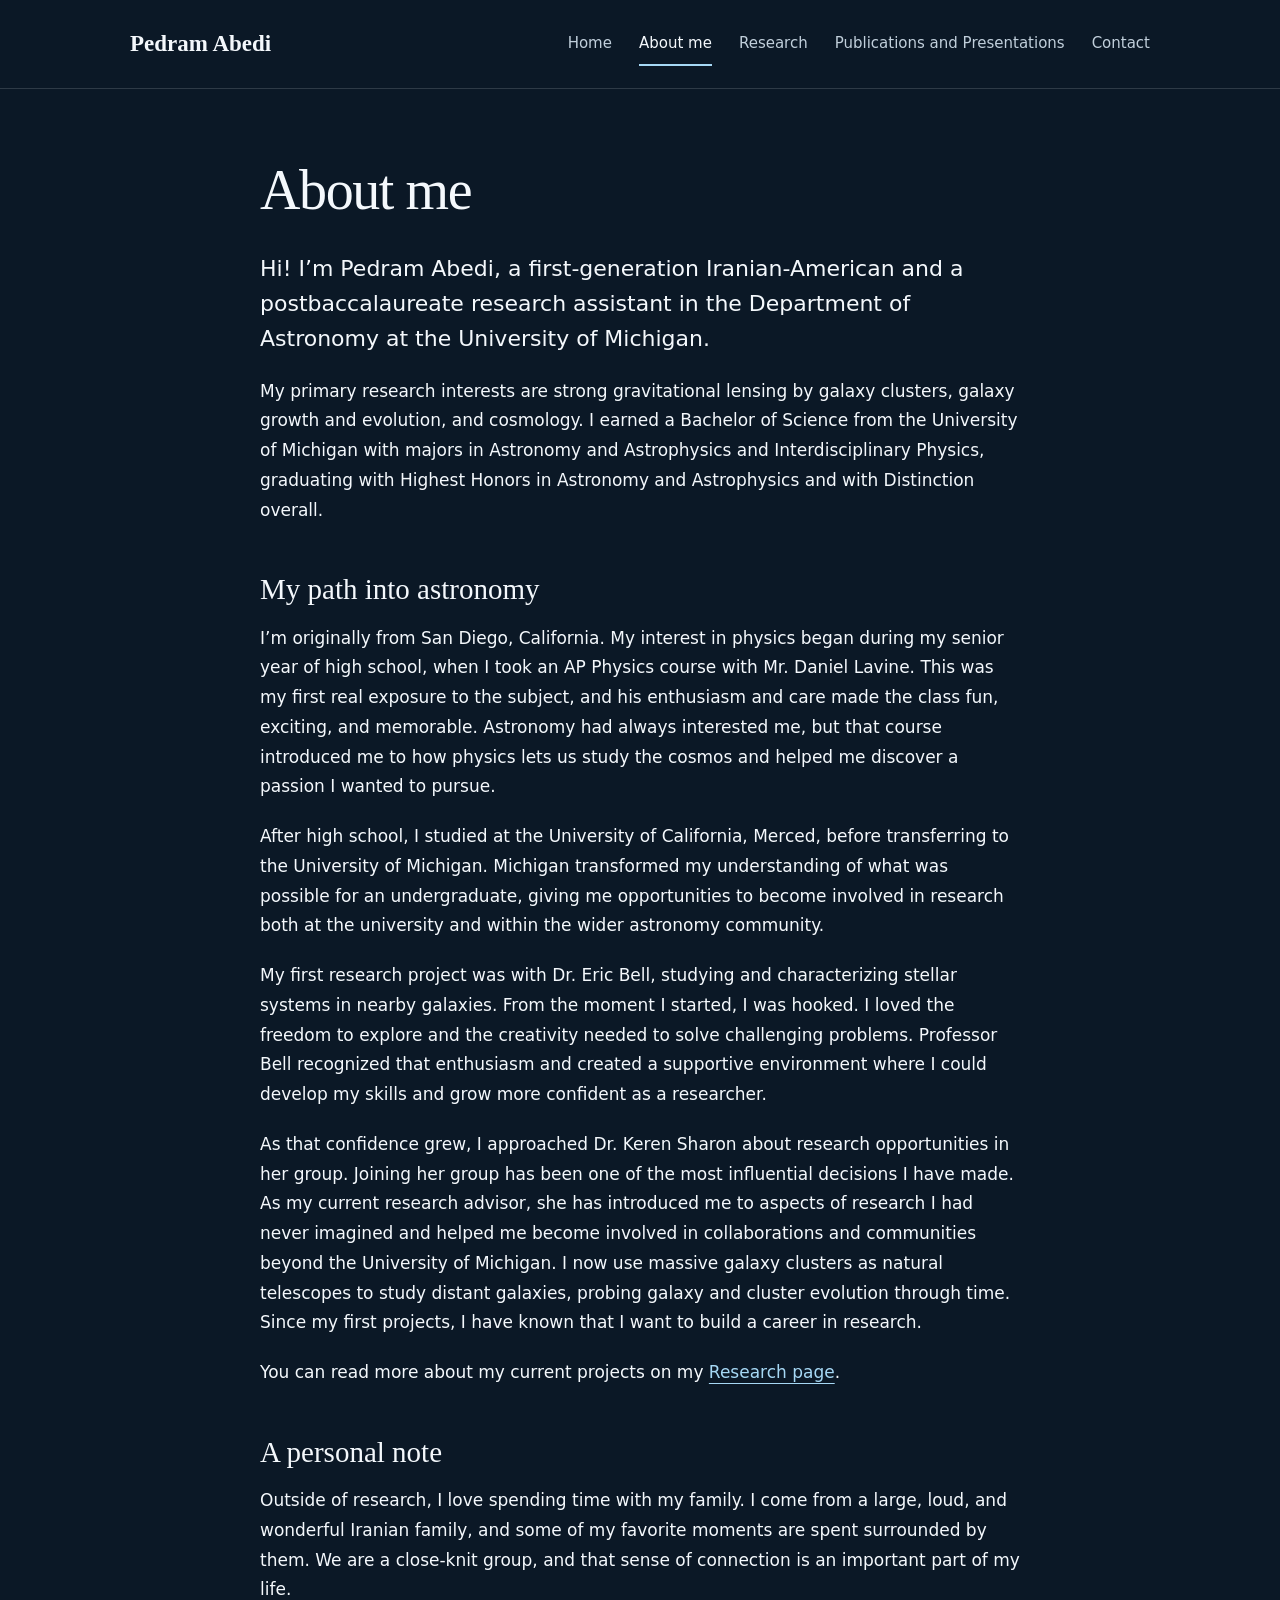
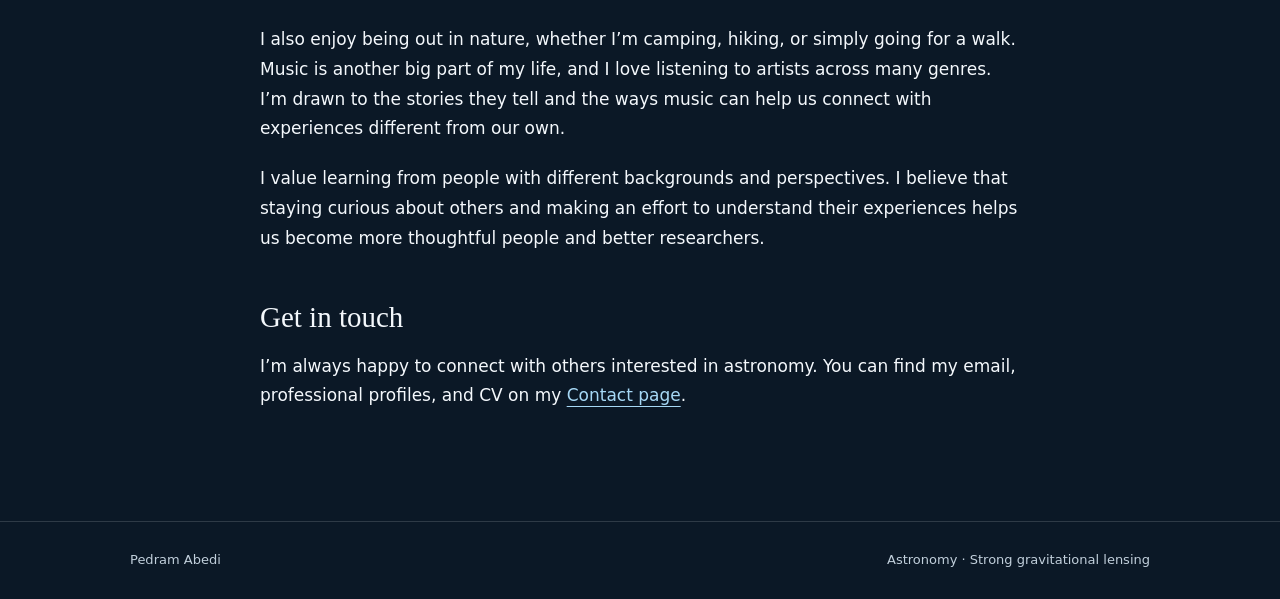
==== about.html @ faee6a57 "Update publications link to publications and presentations" ====
<!doctype html>
<html lang="en">
<head>
<meta charset="utf-8">
<meta name="viewport" content="width=device-width, initial-scale=1">
<title>About me | Pedram Abedi</title>
<meta name="description" content="Pedram Abedi is a postbaccalaureate astronomy researcher studying strong gravitational lensing and distant galaxies.">
<link rel="stylesheet" href="style.css">
</head>
<body class="interior">
<a class="skip" href="#main">Skip to content</a>
<header class="site-header">
<div class="header-inner">
<a class="name" href="index.html">Pedram Abedi</a>
<nav aria-label="Main navigation">
<a href="index.html">Home</a>
<a href="about.html" aria-current="page">About me</a>
<a href="research.html">Research</a>
<a href="publications_and_presentations.html">Publications and Presentations</a>
<a href="contact.html">Contact</a>
</nav>
</div>
</header>
<!-- EDIT THE PAGE TEXT BELOW. Keep the HTML tags around your text. -->
<main id="main">
  <div class="page-wrap narrow">
    <h1>About me</h1>

    <p class="lead">Hi! I’m Pedram Abedi, a first-generation Iranian-American and a postbaccalaureate research assistant in the Department of Astronomy at the University of Michigan.</p>
    <p>My primary research interests are strong gravitational lensing by galaxy clusters, galaxy growth and evolution, and cosmology. I earned a Bachelor of Science from the University of Michigan with majors in Astronomy and Astrophysics and Interdisciplinary Physics, graduating with Highest Honors in Astronomy and Astrophysics and with Distinction overall.</p>

    <h2>My path into astronomy</h2>
    <p>I’m originally from San Diego, California. My interest in physics began during my senior year of high school, when I took an AP Physics course with Mr. Daniel Lavine. This was my first real exposure to the subject, and his enthusiasm and care made the class fun, exciting, and memorable. Astronomy had always interested me, but that course introduced me to how physics lets us study the cosmos and helped me discover a passion I wanted to pursue.</p>

    <p>After high school, I studied at the University of California, Merced, before transferring to the University of Michigan. Michigan transformed my understanding of what was possible for an undergraduate, giving me opportunities to become involved in research both at the university and within the wider astronomy community.</p>

    <p>My first research project was with Dr. Eric Bell, studying and characterizing stellar systems in nearby galaxies. From the moment I started, I was hooked. I loved the freedom to explore and the creativity needed to solve challenging problems. Professor Bell recognized that enthusiasm and created a supportive environment where I could develop my skills and grow more confident as a researcher.</p>

    <p>As that confidence grew, I approached Dr. Keren Sharon about research opportunities in her group. Joining her group has been one of the most influential decisions I have made. As my current research advisor, she has introduced me to aspects of research I had never imagined and helped me become involved in collaborations and communities beyond the University of Michigan. I now use massive galaxy clusters as natural telescopes to study distant galaxies, probing galaxy and cluster evolution through time. Since my first projects, I have known that I want to build a career in research.</p>

    <p>You can read more about my current projects on my <a href="research.html">Research page</a>.</p>

    <h2>A personal note</h2>
    <p>Outside of research, I love spending time with my family. I come from a large, loud, and wonderful Iranian family, and some of my favorite moments are spent surrounded by them. We are a close-knit group, and that sense of connection is an important part of my life.</p>

    <p>I also enjoy being out in nature, whether I’m camping, hiking, or simply going for a walk. Music is another big part of my life, and I love listening to artists across many genres. I’m drawn to the stories they tell and the ways music can help us connect with experiences different from our own.</p>

    <p>I value learning from people with different backgrounds and perspectives. I believe that staying curious about others and making an effort to understand their experiences helps us become more thoughtful people and better researchers.</p>

    <h2>Get in touch</h2>
    <p>I’m always happy to connect with others interested in astronomy. You can find my email, professional profiles, and CV on my <a href="contact.html">Contact page</a>.</p>
  </div>
</main>
<footer>
<div class="footer-inner">
<span>Pedram Abedi</span>
<span>Astronomy · Strong gravitational lensing</span>
</div>
</footer>
</body>
</html>
---- style.css ----
:root{--ink:#182838;--muted:#566878;--blue:#175a82;--line:#dce4eb;--paper:#fff;--width:1080px}*{box-sizing:border-box}body{margin:0;background:var(--paper);color:var(--ink);font:17px/1.75 system-ui,-apple-system,BlinkMacSystemFont,"Segoe UI",sans-serif}a{color:var(--blue);text-underline-offset:5px}a:hover{text-decoration-thickness:2px}a:focus-visible{outline:3px solid #d5a832;outline-offset:5px}.skip{position:absolute;top:-100px;left:16px;z-index:9;padding:8px 16px;background:white}.skip:focus{top:12px}.site-header{border-bottom:1px solid var(--line);background:white}.header-inner{max-width:var(--width);margin:auto;min-height:88px;display:flex;align-items:center;justify-content:space-between;gap:30px;padding:18px 30px}.name{font:600 23px/1.3 Georgia,serif;white-space:nowrap;text-decoration:none;color:var(--ink)}nav{display:flex;gap:27px;flex-wrap:wrap}nav a{font-size:15px;color:var(--muted);text-decoration:none;padding:8px 0;border-bottom:2px solid transparent}nav a[aria-current]{color:var(--ink);border-bottom-color:var(--blue)}nav a:hover{color:var(--blue)}h1,h2,h3{font-family:Georgia,"Times New Roman",serif;font-weight:400;line-height:1.25}h1{font-size:clamp(38px,5vw,56px);margin:0 0 26px;letter-spacing:-.025em}h2{font-size:29px;margin:46px 0 16px}h3{font-size:23px;margin:30px 0 12px}p{margin:0 0 20px}.eyebrow{color:var(--blue);font-size:13px;text-transform:uppercase;letter-spacing:.12em;font-weight:600;margin-bottom:20px}.lead{font-size:22px;line-height:1.6;color:#334a5d}.measure{max-width:760px}.page-wrap{max-width:var(--width);margin:0 auto;padding:66px 30px 90px}.narrow{max-width:820px;min-height:calc(100vh - 179px)}.home .site-header{background:#0b1826;border-color:#ffffff25}.home .name,.home nav a{color:#e6edf4}.home nav a[aria-current]{border-bottom-color:#a0c7dc;color:white}.hero{position:relative;color:white;background-image:linear-gradient(90deg,rgba(5,16,29,.85),rgba(5,16,29,.38)),url('assets/lensing-background.png');background-size:auto,cover;background-position:center,center;min-height:calc(100vh - 179px);display:flex;flex-direction:column;justify-content:center}.hero-inner{max-width:var(--width);width:100%;margin:auto;display:grid;grid-template-columns:1fr 260px;gap:84px;align-items:center;padding:90px 30px}.intro{max-width:590px}.hero h1{font-size:clamp(44px,6vw,68px)}.hero .eyebrow{color:#b5d5e5}.hero .lead{color:#f4f8fc;font-size:25px}.intro>p:not(.eyebrow):not(.lead){color:#d4e1eb}.home-links{display:flex;align-items:center;gap:27px;margin-top:34px;flex-wrap:wrap}.button{padding:10px 20px;background:#fff;color:#182838;text-decoration:none;border:1px solid white;border-radius:3px;font-size:15px;font-weight:600}.button:hover{background:#dcecf5}.text-link{color:#e6f3fc;font-size:15px}.portrait-placeholder,.portrait{width:260px;height:330px;border-radius:4px;border:1px solid #e7edf44d;background:#edf4fa12;object-fit:cover;display:flex;align-items:center;justify-content:center;color:#dce5ed;font-size:14px}.image-credit{max-width:var(--width);width:100%;margin:0 auto;padding:0 30px 22px;font-size:12px;color:#c1cfdb}figure{margin:36px 0 40px}figure img{display:block;width:100%;height:auto;border:1px solid var(--line)}figcaption{font-size:14px;color:var(--muted);line-height:1.65;margin-top:12px;max-width:870px}.results{padding-left:23px}.results li{margin-bottom:16px;padding-left:6px}.publication{border-top:1px solid var(--line);padding-top:25px;margin-top:35px}.publication h2{font-size:29px;margin:12px 0 16px}.publication-status{font-size:13px;text-transform:uppercase;letter-spacing:.1em;color:var(--blue)}.authors{font-size:16px;color:var(--muted)}.abstract{font-size:16px;line-height:1.9}.draft-note{color:var(--muted);font-style:italic}sup,sub{font-size:.7em;line-height:0}.contact-list{margin:40px 0;display:grid;grid-template-columns:100px 1fr;gap:18px 25px}.contact-list dt{font-weight:600}.contact-list dd{margin:0;overflow-wrap:anywhere}footer{border-top:1px solid var(--line);font-size:13px;color:var(--muted)}.footer-inner{max-width:var(--width);margin:auto;padding:27px 30px;display:flex;justify-content:space-between;gap:15px;flex-wrap:wrap}.home footer{background:#0b1826;border-color:#ffffff25;color:#c1cfdb}@media(max-width:800px){.header-inner{align-items:flex-start;flex-direction:column;gap:12px;padding:20px 24px}nav{gap:20px}.hero-inner{grid-template-columns:1fr 220px;gap:32px;padding:65px 24px}.portrait-placeholder,.portrait{width:220px;height:285px}.hero .lead{font-size:22px}.page-wrap{padding:48px 24px 65px}.hero{background-size:auto,cover;background-position:center,35% center}.image-credit{padding-left:24px;padding-right:24px}}@media(max-width:600px){nav{gap:17px;row-gap:3px}nav a{font-size:14px}.hero-inner{grid-template-columns:1fr;gap:35px;padding:54px 24px}.portrait-placeholder,.portrait{width:200px;height:245px;grid-row:1}.hero .eyebrow{font-size:12px}.hero h1{font-size:46px}.lead{font-size:20px}h2,.publication h2{font-size:25px}.home-links{gap:20px}.contact-list{grid-template-columns:1fr;gap:4px}.contact-list dd{margin-bottom:20px}.footer-inner{padding:24px;gap:5px;flex-direction:column}}

/* Portrait display; the original photograph remains unchanged. */
.portrait{object-position:center 42%}

@media (min-width: 801px) {
  .hero-inner {
    max-width: 1200px;
    gap: 48px;
  }

  .intro {
    max-width: 750px;
  }
}

body.home {
  min-height: 100vh;
  min-height: 100svh;
  display: flex;
  flex-direction: column;
  background: #0b1826;
}

.home main {
  flex: 1;
  display: flex;
}

.home .hero {
  flex: 1;
  min-height: 0;
}

.home footer {
  display: none;
}

:root {
  --paper: #0b1826;
  --ink: #f4f8fc;
  --muted: #c1cfdb;
  --blue: #a6d8f5;
  --line: #ffffff25;
}

body {
  background: var(--paper);
  color: var(--ink);
}

.site-header,
footer,
.skip {
  background: var(--paper);
  border-color: var(--line);
}

.lead {
  color: var(--ink);
}

nav a:hover,
.home nav a:hover {
  color: var(--blue);
}

/* Also overrides the button colors inside contact.html. */
body .button,
body .profile-links .button {
  background: #172d43;
  color: var(--ink);
  border-color: #6c8ba3;
}

body .button:hover,
body .profile-links .button:hover {
  background: #24445f;
  color: var(--ink);
}
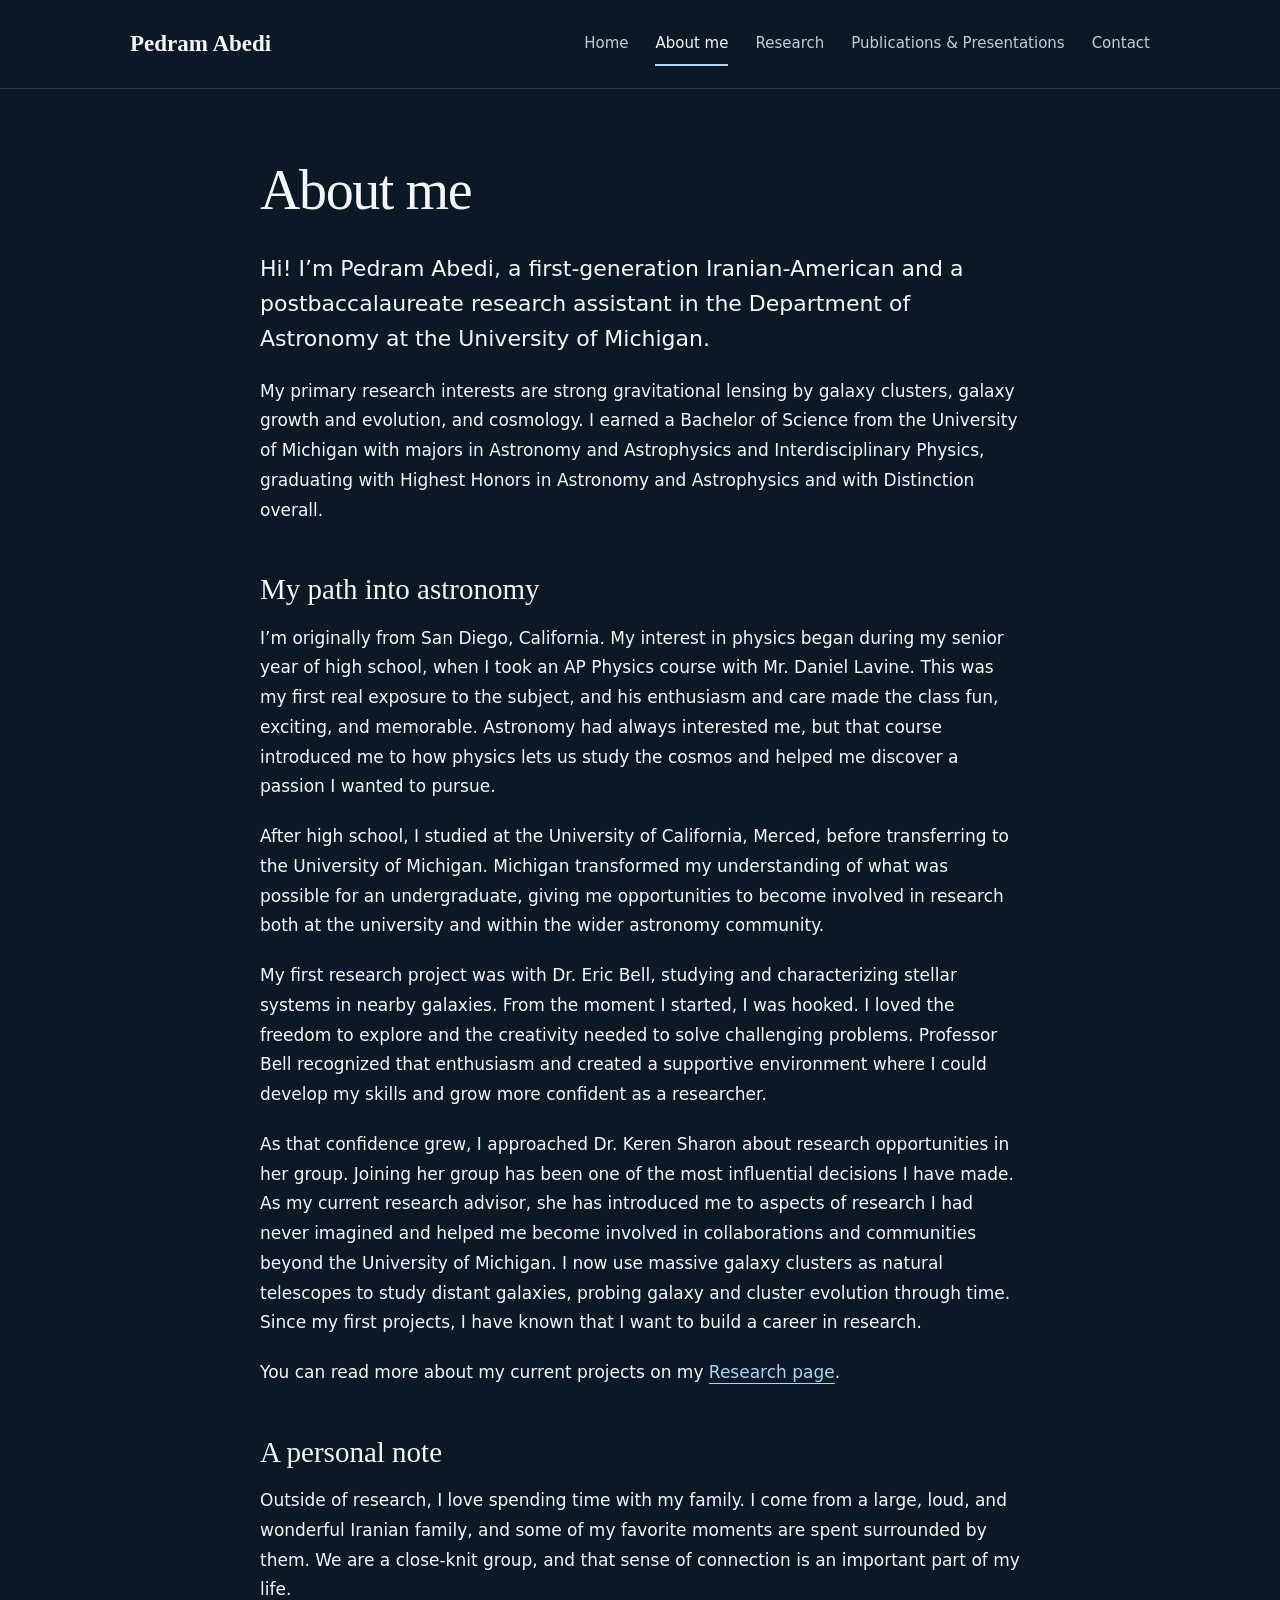
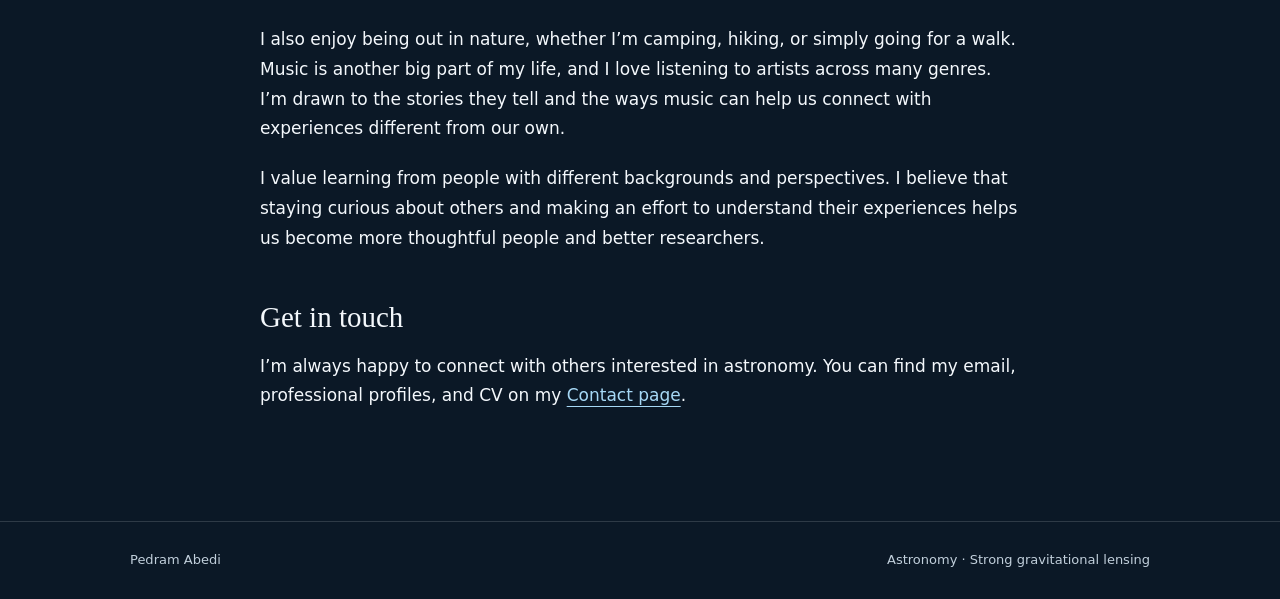
==== commit cc055409: "Fix link text for publications and presentations" ====
--- a/about.html
+++ b/about.html
@@ -16,7 +16,7 @@
 <a href="index.html">Home</a>
 <a href="about.html" aria-current="page">About me</a>
 <a href="research.html">Research</a>
-<a href="publications_and_presentations.html">Publications and Presentations</a>
+<a href="publications_and_presentations.html">Publications &amp; Presentations</a>
 <a href="contact.html">Contact</a>
 </nav>
 </div>
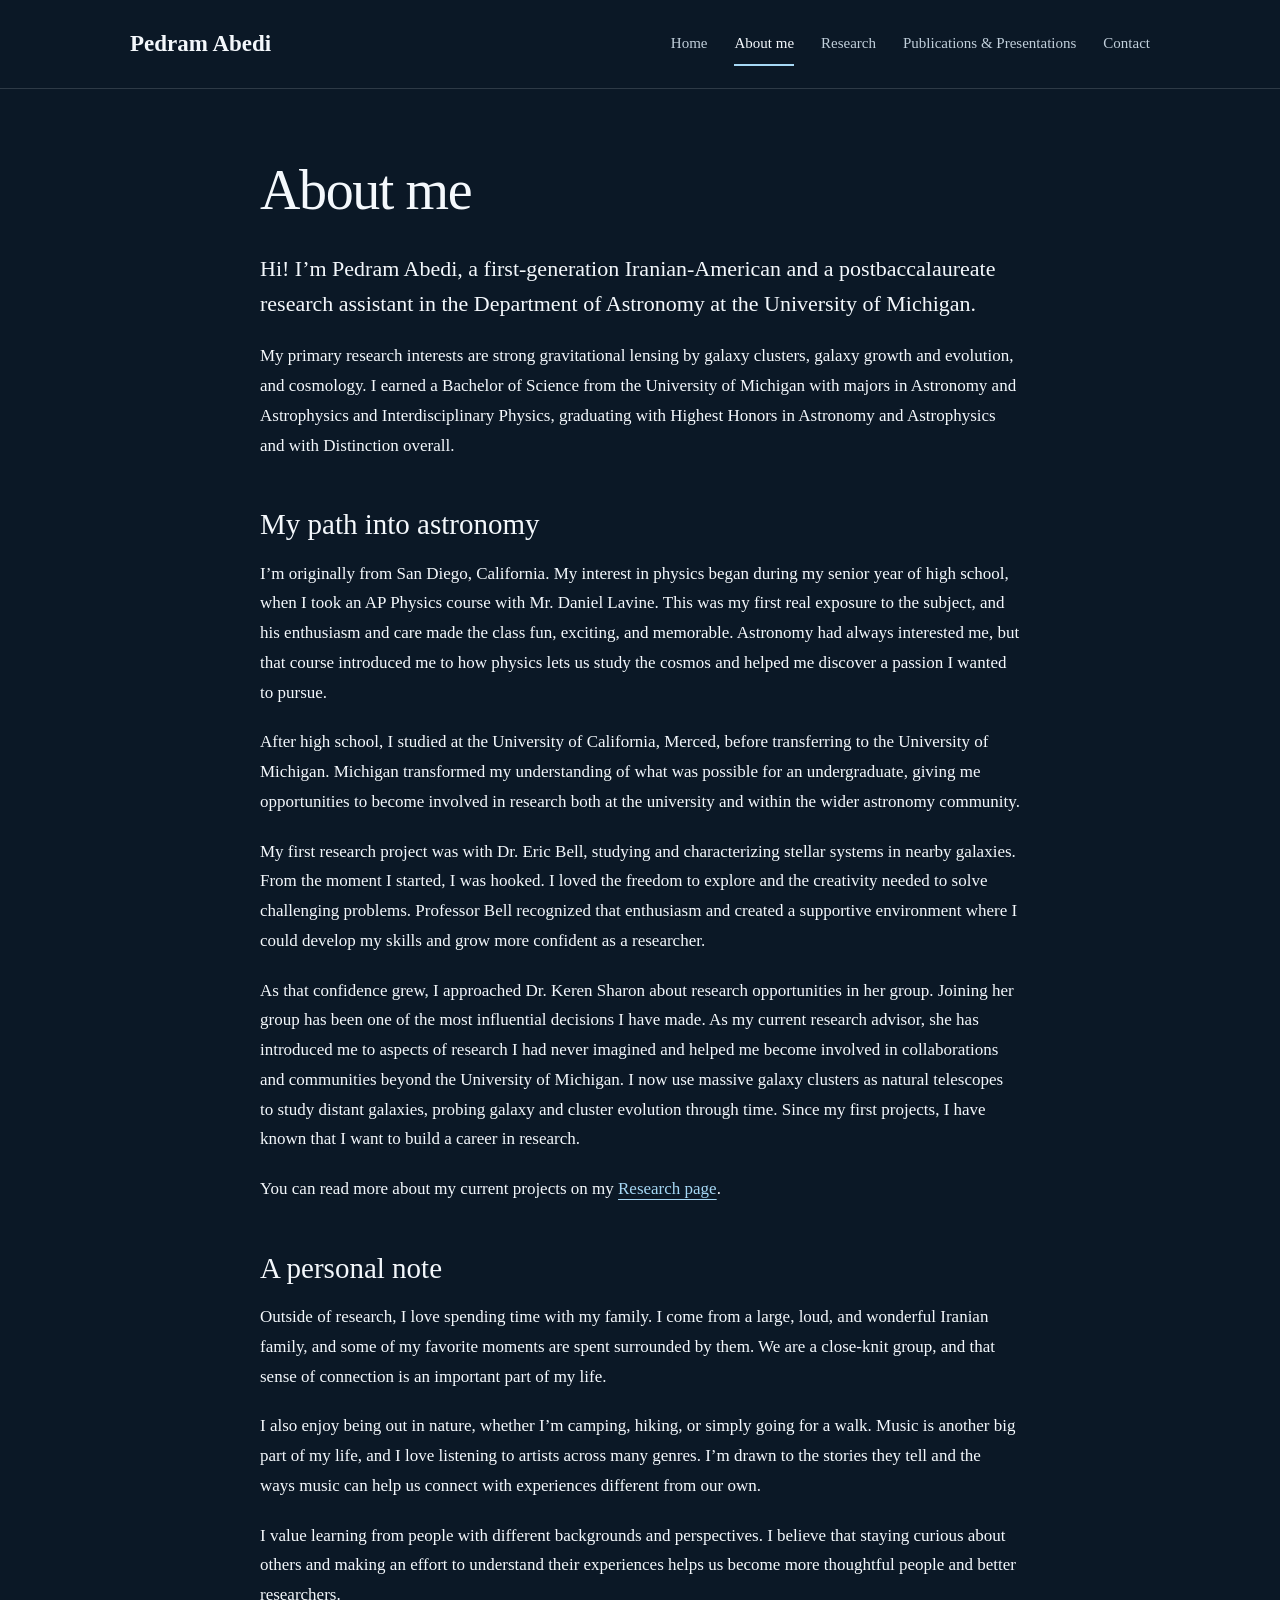
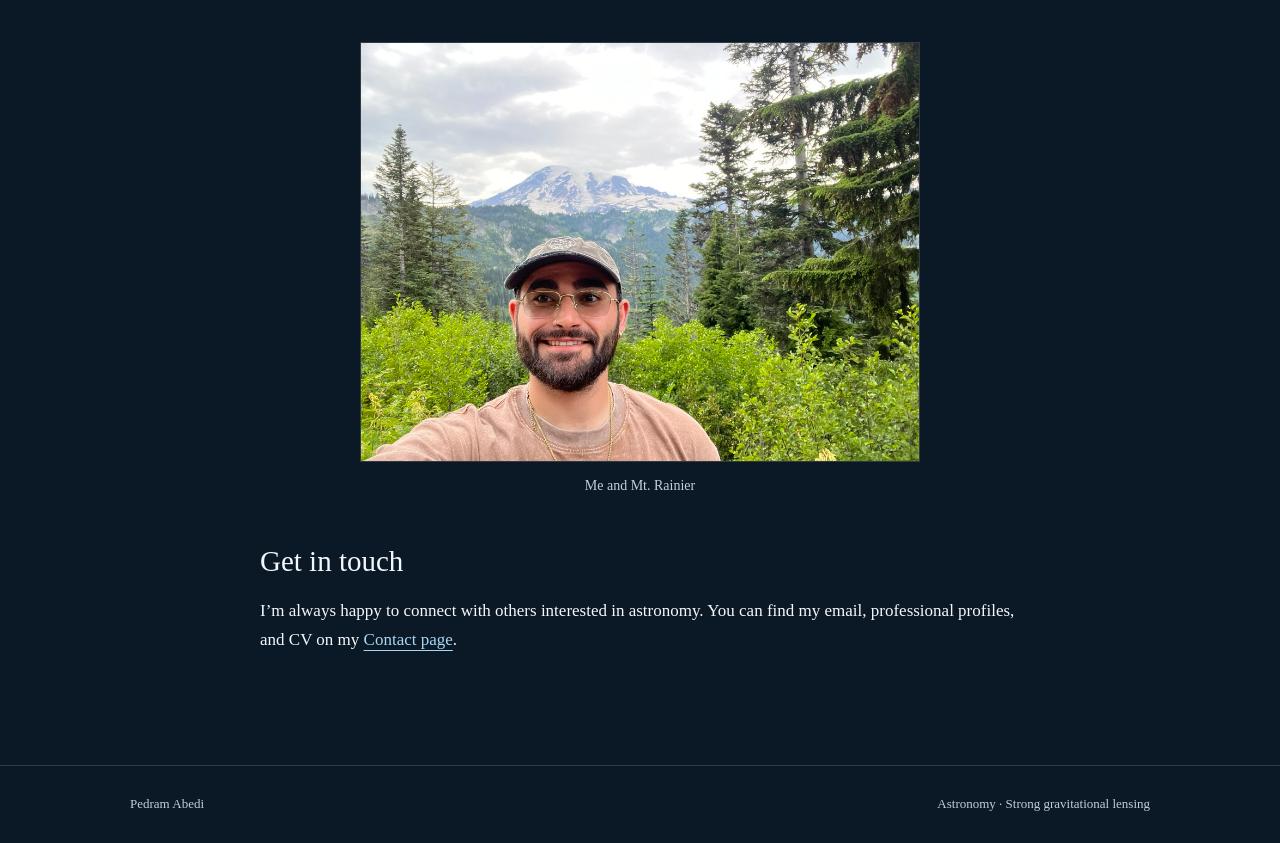
==== commit d52703d6: "Add files via upload" ====
--- a/about.html
+++ b/about.html
@@ -5,7 +5,7 @@
 <meta name="viewport" content="width=device-width, initial-scale=1">
 <title>About me | Pedram Abedi</title>
 <meta name="description" content="Pedram Abedi is a postbaccalaureate astronomy researcher studying strong gravitational lensing and distant galaxies.">
-<link rel="stylesheet" href="style.css">
+<link rel="stylesheet" href="style.css?v=20261122-times2">
 </head>
 <body class="interior">
 <a class="skip" href="#main">Skip to content</a>
@@ -47,6 +47,11 @@
 
     <p>I value learning from people with different backgrounds and perspectives. I believe that staying curious about others and making an effort to understand their experiences helps us become more thoughtful people and better researchers.</p>
 
+    <figure class="personal-photo">
+      <img src="assets/rainier.jpeg" alt="Pedram Abedi at Mount Rainier" loading="lazy">
+      <figcaption>Me and Mt. Rainier</figcaption>
+    </figure>
+
     <h2>Get in touch</h2>
     <p>I’m always happy to connect with others interested in astronomy. You can find my email, professional profiles, and CV on my <a href="contact.html">Contact page</a>.</p>
   </div>
--- a/style.css
+++ b/style.css
@@ -1,4 +1,4 @@
-:root{--ink:#182838;--muted:#566878;--blue:#175a82;--line:#dce4eb;--paper:#fff;--width:1080px}*{box-sizing:border-box}body{margin:0;background:var(--paper);color:var(--ink);font:17px/1.75 system-ui,-apple-system,BlinkMacSystemFont,"Segoe UI",sans-serif}a{color:var(--blue);text-underline-offset:5px}a:hover{text-decoration-thickness:2px}a:focus-visible{outline:3px solid #d5a832;outline-offset:5px}.skip{position:absolute;top:-100px;left:16px;z-index:9;padding:8px 16px;background:white}.skip:focus{top:12px}.site-header{border-bottom:1px solid var(--line);background:white}.header-inner{max-width:var(--width);margin:auto;min-height:88px;display:flex;align-items:center;justify-content:space-between;gap:30px;padding:18px 30px}.name{font:600 23px/1.3 Georgia,serif;white-space:nowrap;text-decoration:none;color:var(--ink)}nav{display:flex;gap:27px;flex-wrap:wrap}nav a{font-size:15px;color:var(--muted);text-decoration:none;padding:8px 0;border-bottom:2px solid transparent}nav a[aria-current]{color:var(--ink);border-bottom-color:var(--blue)}nav a:hover{color:var(--blue)}h1,h2,h3{font-family:Georgia,"Times New Roman",serif;font-weight:400;line-height:1.25}h1{font-size:clamp(38px,5vw,56px);margin:0 0 26px;letter-spacing:-.025em}h2{font-size:29px;margin:46px 0 16px}h3{font-size:23px;margin:30px 0 12px}p{margin:0 0 20px}.eyebrow{color:var(--blue);font-size:13px;text-transform:uppercase;letter-spacing:.12em;font-weight:600;margin-bottom:20px}.lead{font-size:22px;line-height:1.6;color:#334a5d}.measure{max-width:760px}.page-wrap{max-width:var(--width);margin:0 auto;padding:66px 30px 90px}.narrow{max-width:820px;min-height:calc(100vh - 179px)}.home .site-header{background:#0b1826;border-color:#ffffff25}.home .name,.home nav a{color:#e6edf4}.home nav a[aria-current]{border-bottom-color:#a0c7dc;color:white}.hero{position:relative;color:white;background-image:linear-gradient(90deg,rgba(5,16,29,.85),rgba(5,16,29,.38)),url('assets/lensing-background.png');background-size:auto,cover;background-position:center,center;min-height:calc(100vh - 179px);display:flex;flex-direction:column;justify-content:center}.hero-inner{max-width:var(--width);width:100%;margin:auto;display:grid;grid-template-columns:1fr 260px;gap:84px;align-items:center;padding:90px 30px}.intro{max-width:590px}.hero h1{font-size:clamp(44px,6vw,68px)}.hero .eyebrow{color:#b5d5e5}.hero .lead{color:#f4f8fc;font-size:25px}.intro>p:not(.eyebrow):not(.lead){color:#d4e1eb}.home-links{display:flex;align-items:center;gap:27px;margin-top:34px;flex-wrap:wrap}.button{padding:10px 20px;background:#fff;color:#182838;text-decoration:none;border:1px solid white;border-radius:3px;font-size:15px;font-weight:600}.button:hover{background:#dcecf5}.text-link{color:#e6f3fc;font-size:15px}.portrait-placeholder,.portrait{width:260px;height:330px;border-radius:4px;border:1px solid #e7edf44d;background:#edf4fa12;object-fit:cover;display:flex;align-items:center;justify-content:center;color:#dce5ed;font-size:14px}.image-credit{max-width:var(--width);width:100%;margin:0 auto;padding:0 30px 22px;font-size:12px;color:#c1cfdb}figure{margin:36px 0 40px}figure img{display:block;width:100%;height:auto;border:1px solid var(--line)}figcaption{font-size:14px;color:var(--muted);line-height:1.65;margin-top:12px;max-width:870px}.results{padding-left:23px}.results li{margin-bottom:16px;padding-left:6px}.publication{border-top:1px solid var(--line);padding-top:25px;margin-top:35px}.publication h2{font-size:29px;margin:12px 0 16px}.publication-status{font-size:13px;text-transform:uppercase;letter-spacing:.1em;color:var(--blue)}.authors{font-size:16px;color:var(--muted)}.abstract{font-size:16px;line-height:1.9}.draft-note{color:var(--muted);font-style:italic}sup,sub{font-size:.7em;line-height:0}.contact-list{margin:40px 0;display:grid;grid-template-columns:100px 1fr;gap:18px 25px}.contact-list dt{font-weight:600}.contact-list dd{margin:0;overflow-wrap:anywhere}footer{border-top:1px solid var(--line);font-size:13px;color:var(--muted)}.footer-inner{max-width:var(--width);margin:auto;padding:27px 30px;display:flex;justify-content:space-between;gap:15px;flex-wrap:wrap}.home footer{background:#0b1826;border-color:#ffffff25;color:#c1cfdb}@media(max-width:800px){.header-inner{align-items:flex-start;flex-direction:column;gap:12px;padding:20px 24px}nav{gap:20px}.hero-inner{grid-template-columns:1fr 220px;gap:32px;padding:65px 24px}.portrait-placeholder,.portrait{width:220px;height:285px}.hero .lead{font-size:22px}.page-wrap{padding:48px 24px 65px}.hero{background-size:auto,cover;background-position:center,35% center}.image-credit{padding-left:24px;padding-right:24px}}@media(max-width:600px){nav{gap:17px;row-gap:3px}nav a{font-size:14px}.hero-inner{grid-template-columns:1fr;gap:35px;padding:54px 24px}.portrait-placeholder,.portrait{width:200px;height:245px;grid-row:1}.hero .eyebrow{font-size:12px}.hero h1{font-size:46px}.lead{font-size:20px}h2,.publication h2{font-size:25px}.home-links{gap:20px}.contact-list{grid-template-columns:1fr;gap:4px}.contact-list dd{margin-bottom:20px}.footer-inner{padding:24px;gap:5px;flex-direction:column}}
+:root{--ink:#182838;--muted:#566878;--blue:#175a82;--line:#dce4eb;--paper:#fff;--width:1080px}*{box-sizing:border-box}body{margin:0;background:var(--paper);color:var(--ink);font:17px/1.75 "Times New Roman",Times,serif}a{color:var(--blue);text-underline-offset:5px}a:hover{text-decoration-thickness:2px}a:focus-visible{outline:3px solid #d5a832;outline-offset:5px}.skip{position:absolute;top:-100px;left:16px;z-index:9;padding:8px 16px;background:white}.skip:focus{top:12px}.site-header{border-bottom:1px solid var(--line);background:white}.header-inner{max-width:var(--width);margin:auto;min-height:88px;display:flex;align-items:center;justify-content:space-between;gap:30px;padding:18px 30px}.name{font:600 23px/1.3 "Times New Roman",Times,serif;white-space:nowrap;text-decoration:none;color:var(--ink)}nav{display:flex;gap:27px;flex-wrap:wrap}nav a{font-size:15px;color:var(--muted);text-decoration:none;padding:8px 0;border-bottom:2px solid transparent}nav a[aria-current]{color:var(--ink);border-bottom-color:var(--blue)}nav a:hover{color:var(--blue)}h1,h2,h3{font-family:"Times New Roman",Times,serif;font-weight:400;line-height:1.25}h1{font-size:clamp(38px,5vw,56px);margin:0 0 26px;letter-spacing:-.025em}h2{font-size:29px;margin:46px 0 16px}h3{font-size:23px;margin:30px 0 12px}p{margin:0 0 20px}.eyebrow{color:var(--blue);font-size:13px;text-transform:uppercase;letter-spacing:.12em;font-weight:600;margin-bottom:20px}.lead{font-size:22px;line-height:1.6;color:#334a5d}.measure{max-width:760px}.page-wrap{max-width:var(--width);margin:0 auto;padding:66px 30px 90px}.narrow{max-width:820px;min-height:calc(100vh - 179px)}.home .site-header{background:#0b1826;border-color:#ffffff25}.home .name,.home nav a{color:#e6edf4}.home nav a[aria-current]{border-bottom-color:#a0c7dc;color:white}.hero{position:relative;color:white;background-image:linear-gradient(90deg,rgba(5,16,29,.85),rgba(5,16,29,.38)),url('assets/lensing-background.png');background-size:auto,cover;background-position:center,center;min-height:calc(100vh - 179px);display:flex;flex-direction:column;justify-content:center}.hero-inner{max-width:var(--width);width:100%;margin:auto;display:grid;grid-template-columns:1fr 260px;gap:84px;align-items:center;padding:90px 30px}.intro{max-width:590px}.hero h1{font-size:clamp(44px,6vw,68px)}.hero .eyebrow{color:#b5d5e5}.hero .lead{color:#f4f8fc;font-size:25px}.intro>p:not(.eyebrow):not(.lead){color:#d4e1eb}.home-links{display:flex;align-items:center;gap:27px;margin-top:34px;flex-wrap:wrap}.button{padding:10px 20px;background:#fff;color:#182838;text-decoration:none;border:1px solid white;border-radius:3px;font-size:15px;font-weight:600}.button:hover{background:#dcecf5}.text-link{color:#e6f3fc;font-size:15px}.portrait-placeholder,.portrait{width:260px;height:330px;border-radius:4px;border:1px solid #e7edf44d;background:#edf4fa12;object-fit:cover;display:flex;align-items:center;justify-content:center;color:#dce5ed;font-size:14px}.image-credit{max-width:var(--width);width:100%;margin:0 auto;padding:0 30px 22px;font-size:12px;color:#c1cfdb}figure{margin:36px 0 40px}figure img{display:block;width:100%;height:auto;border:1px solid var(--line)}figcaption{font-size:14px;color:var(--muted);line-height:1.65;margin-top:12px;max-width:870px}.results{padding-left:23px}.results li{margin-bottom:16px;padding-left:6px}.publication{border-top:1px solid var(--line);padding-top:25px;margin-top:35px}.publication h2{font-size:29px;margin:12px 0 16px}.publication-status{font-size:13px;text-transform:uppercase;letter-spacing:.1em;color:var(--blue)}.authors{font-size:16px;color:var(--muted)}.abstract{font-size:16px;line-height:1.9}.draft-note{color:var(--muted);font-style:italic}sup,sub{font-size:.7em;line-height:0}.contact-list{margin:40px 0;display:grid;grid-template-columns:100px 1fr;gap:18px 25px}.contact-list dt{font-weight:600}.contact-list dd{margin:0;overflow-wrap:anywhere}footer{border-top:1px solid var(--line);font-size:13px;color:var(--muted)}.footer-inner{max-width:var(--width);margin:auto;padding:27px 30px;display:flex;justify-content:space-between;gap:15px;flex-wrap:wrap}.home footer{background:#0b1826;border-color:#ffffff25;color:#c1cfdb}@media(max-width:800px){.header-inner{align-items:flex-start;flex-direction:column;gap:12px;padding:20px 24px}nav{gap:20px}.hero-inner{grid-template-columns:1fr 220px;gap:32px;padding:65px 24px}.portrait-placeholder,.portrait{width:220px;height:285px}.hero .lead{font-size:22px}.page-wrap{padding:48px 24px 65px}.hero{background-size:auto,cover;background-position:center,35% center}.image-credit{padding-left:24px;padding-right:24px}}@media(max-width:600px){nav{gap:17px;row-gap:3px}nav a{font-size:14px}.hero-inner{grid-template-columns:1fr;gap:35px;padding:54px 24px}.portrait-placeholder,.portrait{width:200px;height:245px;grid-row:1}.hero .eyebrow{font-size:12px}.hero h1{font-size:46px}.lead{font-size:20px}h2,.publication h2{font-size:25px}.home-links{gap:20px}.contact-list{grid-template-columns:1fr;gap:4px}.contact-list dd{margin-bottom:20px}.footer-inner{padding:24px;gap:5px;flex-direction:column}}
 
 /* Portrait display; the original photograph remains unchanged. */
 .portrait{object-position:center 42%}
@@ -78,3 +78,28 @@
   background: #24445f;
   color: var(--ink);
 }
+
+body,
+h1, h2, h3, h4, h5, h6,
+.name,
+.button,
+button,
+input,
+textarea,
+select {
+  font-family: "Times New Roman", Times, serif;
+}
+
+/* Photograph beneath the personal note on the About page. */
+.personal-photo {
+  max-width: 560px;
+  margin: 32px auto 40px;
+}
+.personal-photo img {
+  display: block;
+  width: 100%;
+  height: auto;
+}
+.personal-photo figcaption {
+  text-align: center;
+}
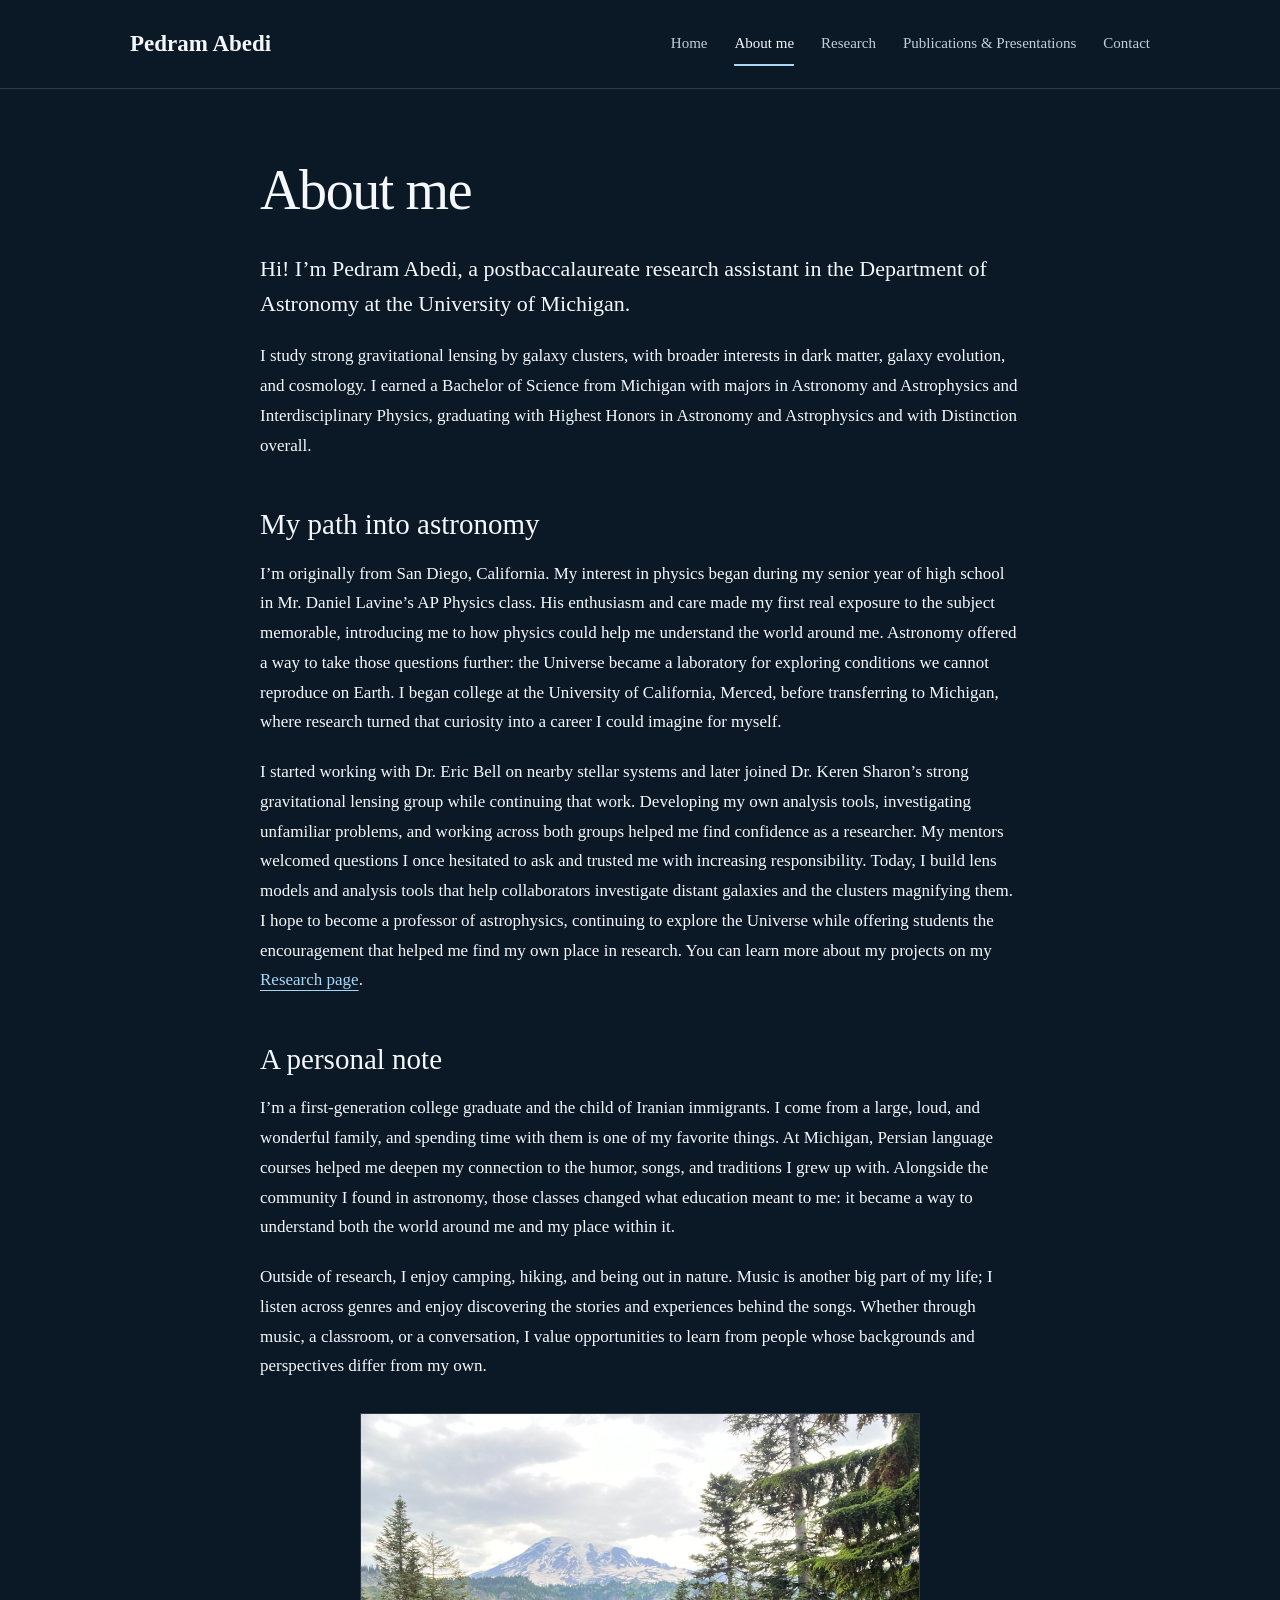
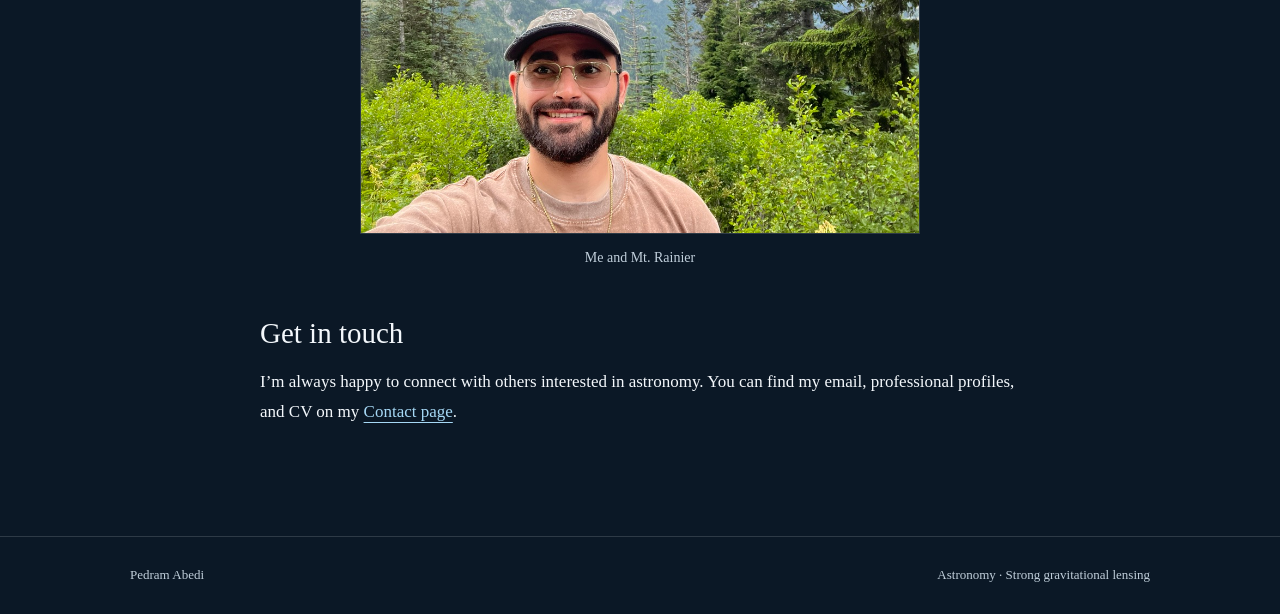
==== commit 363f8478: "Revise about.html content for clarity and conciseness Updated personal introduction and research bac" ====
--- a/about.html
+++ b/about.html
@@ -26,26 +26,21 @@
   <div class="page-wrap narrow">
     <h1>About me</h1>
 
-    <p class="lead">Hi! I’m Pedram Abedi, a first-generation Iranian-American and a postbaccalaureate research assistant in the Department of Astronomy at the University of Michigan.</p>
-    <p>My primary research interests are strong gravitational lensing by galaxy clusters, galaxy growth and evolution, and cosmology. I earned a Bachelor of Science from the University of Michigan with majors in Astronomy and Astrophysics and Interdisciplinary Physics, graduating with Highest Honors in Astronomy and Astrophysics and with Distinction overall.</p>
+    <p class="lead">Hi! I’m Pedram Abedi, a postbaccalaureate research assistant in the Department of Astronomy at the University of Michigan.</p>
+
+    <p>I study strong gravitational lensing by galaxy clusters, with broader interests in dark matter, galaxy evolution, and cosmology. I earned a Bachelor of Science from Michigan with majors in Astronomy and Astrophysics and Interdisciplinary Physics, graduating with Highest Honors in Astronomy and Astrophysics and with Distinction overall.</p>
 
     <h2>My path into astronomy</h2>
-    <p>I’m originally from San Diego, California. My interest in physics began during my senior year of high school, when I took an AP Physics course with Mr. Daniel Lavine. This was my first real exposure to the subject, and his enthusiasm and care made the class fun, exciting, and memorable. Astronomy had always interested me, but that course introduced me to how physics lets us study the cosmos and helped me discover a passion I wanted to pursue.</p>
 
-    <p>After high school, I studied at the University of California, Merced, before transferring to the University of Michigan. Michigan transformed my understanding of what was possible for an undergraduate, giving me opportunities to become involved in research both at the university and within the wider astronomy community.</p>
+    <p>I’m originally from San Diego, California. My interest in physics began during my senior year of high school in Mr. Daniel Lavine’s AP Physics class. His enthusiasm and care made my first real exposure to the subject memorable, introducing me to how physics could help me understand the world around me. Astronomy offered a way to take those questions further: the Universe became a laboratory for exploring conditions we cannot reproduce on Earth. I began college at the University of California, Merced, before transferring to Michigan, where research turned that curiosity into a career I could imagine for myself.</p>
 
-    <p>My first research project was with Dr. Eric Bell, studying and characterizing stellar systems in nearby galaxies. From the moment I started, I was hooked. I loved the freedom to explore and the creativity needed to solve challenging problems. Professor Bell recognized that enthusiasm and created a supportive environment where I could develop my skills and grow more confident as a researcher.</p>
-
-    <p>As that confidence grew, I approached Dr. Keren Sharon about research opportunities in her group. Joining her group has been one of the most influential decisions I have made. As my current research advisor, she has introduced me to aspects of research I had never imagined and helped me become involved in collaborations and communities beyond the University of Michigan. I now use massive galaxy clusters as natural telescopes to study distant galaxies, probing galaxy and cluster evolution through time. Since my first projects, I have known that I want to build a career in research.</p>
-
-    <p>You can read more about my current projects on my <a href="research.html">Research page</a>.</p>
+    <p>I started working with Dr. Eric Bell on nearby stellar systems and later joined Dr. Keren Sharon’s strong gravitational lensing group while continuing that work. Developing my own analysis tools, investigating unfamiliar problems, and working across both groups helped me find confidence as a researcher. My mentors welcomed questions I once hesitated to ask and trusted me with increasing responsibility. Today, I build lens models and analysis tools that help collaborators investigate distant galaxies and the clusters magnifying them. I hope to become a professor of astrophysics, continuing to explore the Universe while offering students the encouragement that helped me find my own place in research. You can learn more about my projects on my <a href="research.html">Research page</a>.</p>
 
     <h2>A personal note</h2>
-    <p>Outside of research, I love spending time with my family. I come from a large, loud, and wonderful Iranian family, and some of my favorite moments are spent surrounded by them. We are a close-knit group, and that sense of connection is an important part of my life.</p>
 
-    <p>I also enjoy being out in nature, whether I’m camping, hiking, or simply going for a walk. Music is another big part of my life, and I love listening to artists across many genres. I’m drawn to the stories they tell and the ways music can help us connect with experiences different from our own.</p>
+    <p>I’m a first-generation college graduate and the child of Iranian immigrants. I come from a large, loud, and wonderful family, and spending time with them is one of my favorite things. At Michigan, Persian language courses helped me deepen my connection to the humor, songs, and traditions I grew up with. Alongside the community I found in astronomy, those classes changed what education meant to me: it became a way to understand both the world around me and my place within it.</p>
 
-    <p>I value learning from people with different backgrounds and perspectives. I believe that staying curious about others and making an effort to understand their experiences helps us become more thoughtful people and better researchers.</p>
+    <p>Outside of research, I enjoy camping, hiking, and being out in nature. Music is another big part of my life; I listen across genres and enjoy discovering the stories and experiences behind the songs. Whether through music, a classroom, or a conversation, I value opportunities to learn from people whose backgrounds and perspectives differ from my own.</p>
 
     <figure class="personal-photo">
       <img src="assets/rainier.jpeg" alt="Pedram Abedi at Mount Rainier" loading="lazy">
@@ -53,6 +48,7 @@
     </figure>
 
     <h2>Get in touch</h2>
+
     <p>I’m always happy to connect with others interested in astronomy. You can find my email, professional profiles, and CV on my <a href="contact.html">Contact page</a>.</p>
   </div>
 </main>
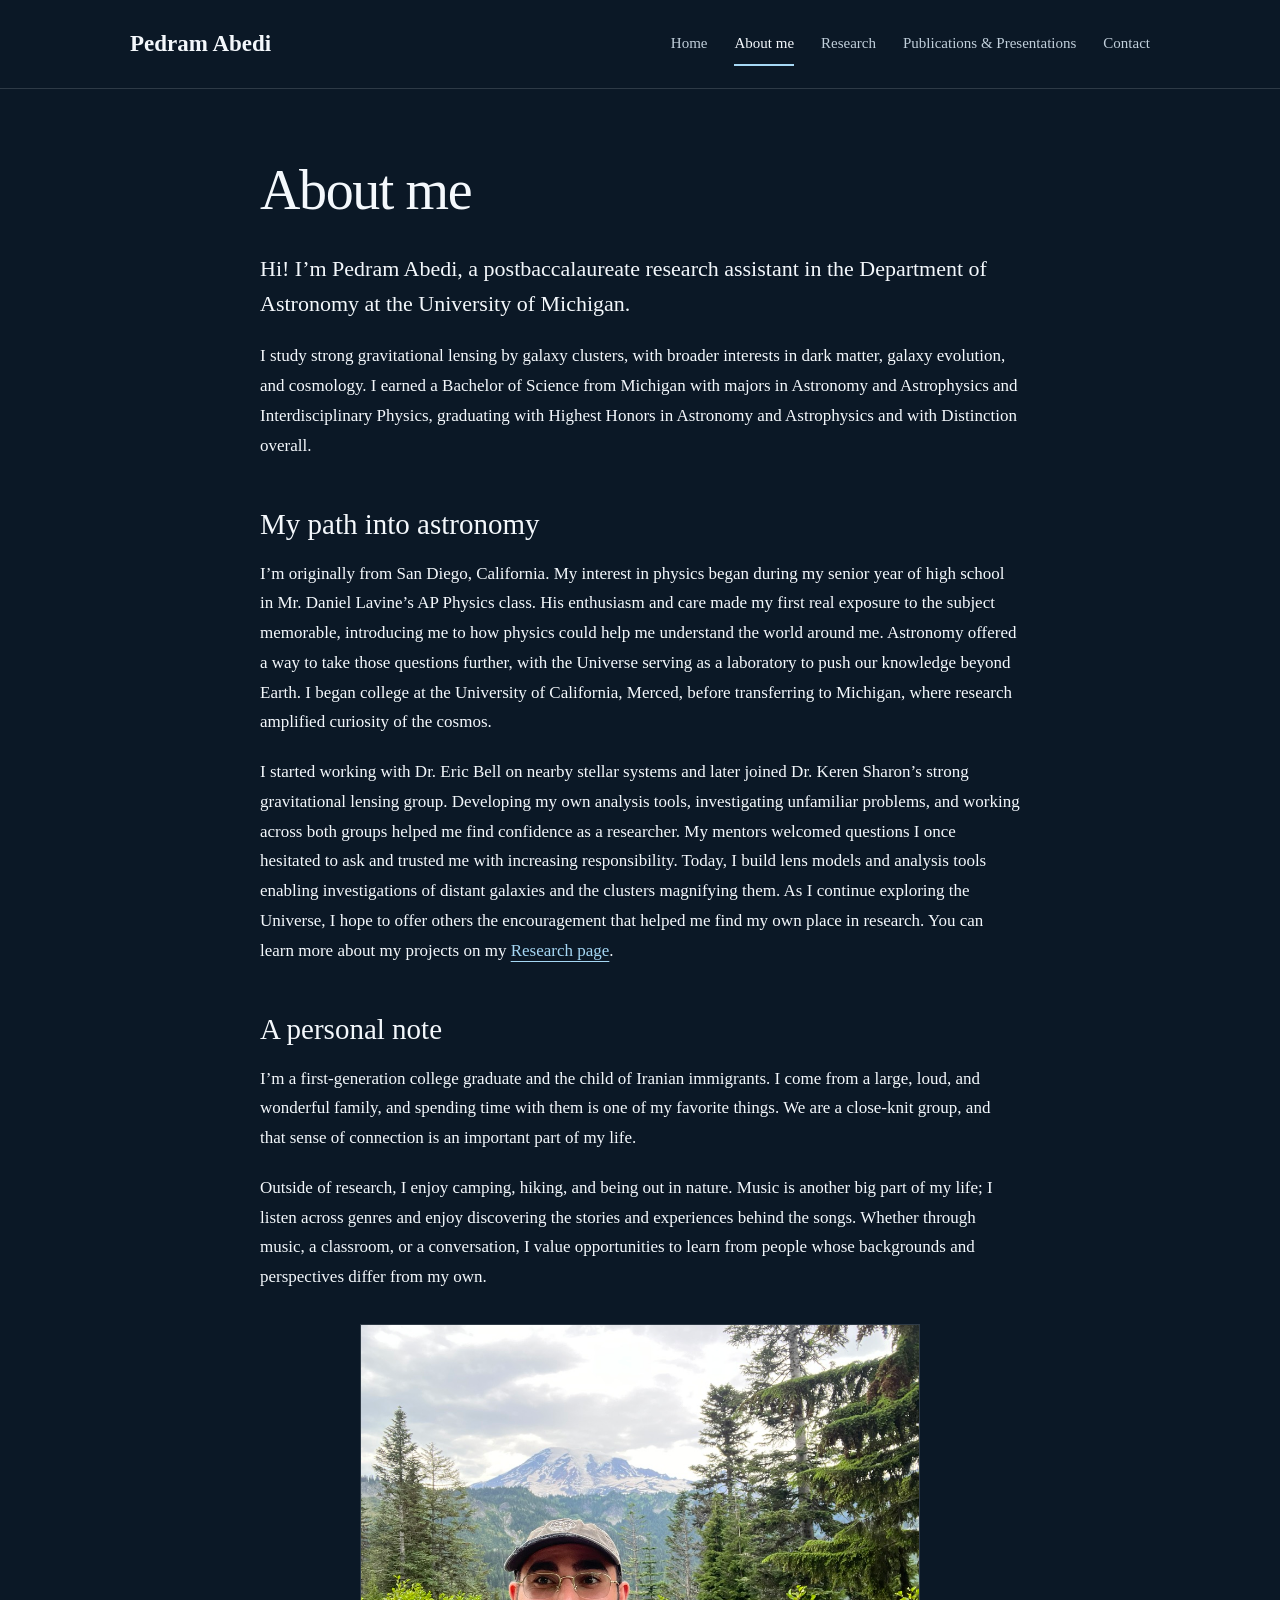
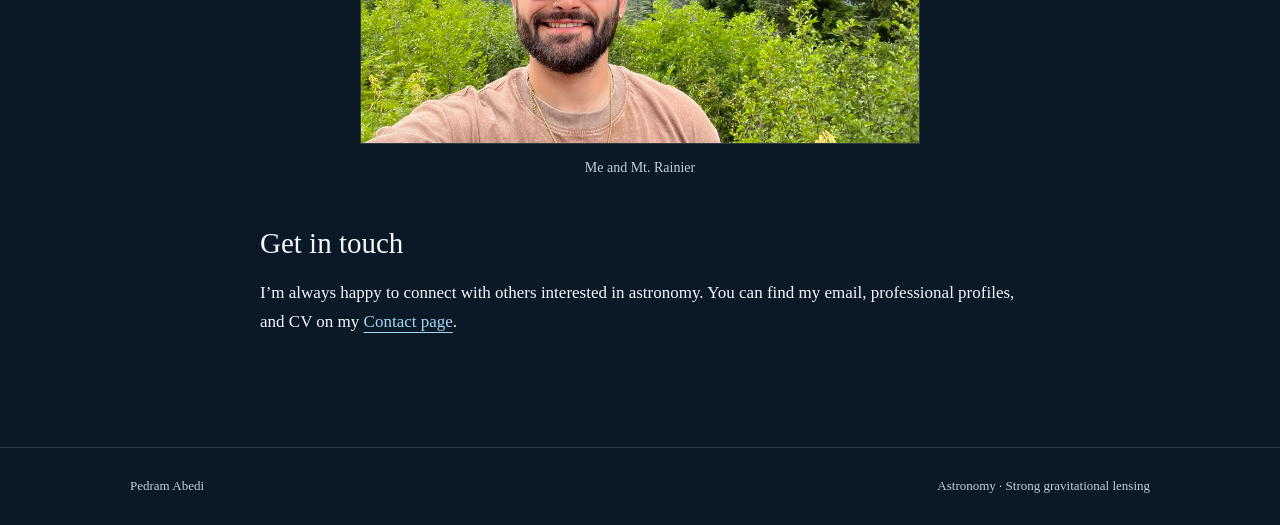
==== commit 76a8e710: "Revise content in about.html for improved readability Updated personal narrative and research descri" ====
--- a/about.html
+++ b/about.html
@@ -32,13 +32,13 @@
 
     <h2>My path into astronomy</h2>
 
-    <p>I’m originally from San Diego, California. My interest in physics began during my senior year of high school in Mr. Daniel Lavine’s AP Physics class. His enthusiasm and care made my first real exposure to the subject memorable, introducing me to how physics could help me understand the world around me. Astronomy offered a way to take those questions further: the Universe became a laboratory for exploring conditions we cannot reproduce on Earth. I began college at the University of California, Merced, before transferring to Michigan, where research turned that curiosity into a career I could imagine for myself.</p>
+    <p>I’m originally from San Diego, California. My interest in physics began during my senior year of high school in Mr. Daniel Lavine’s AP Physics class. His enthusiasm and care made my first real exposure to the subject memorable, introducing me to how physics could help me understand the world around me. Astronomy offered a way to take those questions further, with the Universe serving as a laboratory to push our knowledge beyond Earth. I began college at the University of California, Merced, before transferring to Michigan, where research amplified curiosity of the cosmos.</p>
 
-    <p>I started working with Dr. Eric Bell on nearby stellar systems and later joined Dr. Keren Sharon’s strong gravitational lensing group while continuing that work. Developing my own analysis tools, investigating unfamiliar problems, and working across both groups helped me find confidence as a researcher. My mentors welcomed questions I once hesitated to ask and trusted me with increasing responsibility. Today, I build lens models and analysis tools that help collaborators investigate distant galaxies and the clusters magnifying them. I hope to become a professor of astrophysics, continuing to explore the Universe while offering students the encouragement that helped me find my own place in research. You can learn more about my projects on my <a href="research.html">Research page</a>.</p>
+    <p>I started working with Dr. Eric Bell on nearby stellar systems and later joined Dr. Keren Sharon’s strong gravitational lensing group. Developing my own analysis tools, investigating unfamiliar problems, and working across both groups helped me find confidence as a researcher. My mentors welcomed questions I once hesitated to ask and trusted me with increasing responsibility. Today, I build lens models and analysis tools enabling investigations of distant galaxies and the clusters magnifying them. As I continue exploring the Universe, I hope to offer others the encouragement that helped me find my own place in research. You can learn more about my projects on my <a href="research.html">Research page</a>.</p>
 
     <h2>A personal note</h2>
 
-    <p>I’m a first-generation college graduate and the child of Iranian immigrants. I come from a large, loud, and wonderful family, and spending time with them is one of my favorite things. At Michigan, Persian language courses helped me deepen my connection to the humor, songs, and traditions I grew up with. Alongside the community I found in astronomy, those classes changed what education meant to me: it became a way to understand both the world around me and my place within it.</p>
+    <p>I’m a first-generation college graduate and the child of Iranian immigrants. I come from a large, loud, and wonderful family, and spending time with them is one of my favorite things. We are a close-knit group, and that sense of connection is an important part of my life.</p>
 
     <p>Outside of research, I enjoy camping, hiking, and being out in nature. Music is another big part of my life; I listen across genres and enjoy discovering the stories and experiences behind the songs. Whether through music, a classroom, or a conversation, I value opportunities to learn from people whose backgrounds and perspectives differ from my own.</p>
 
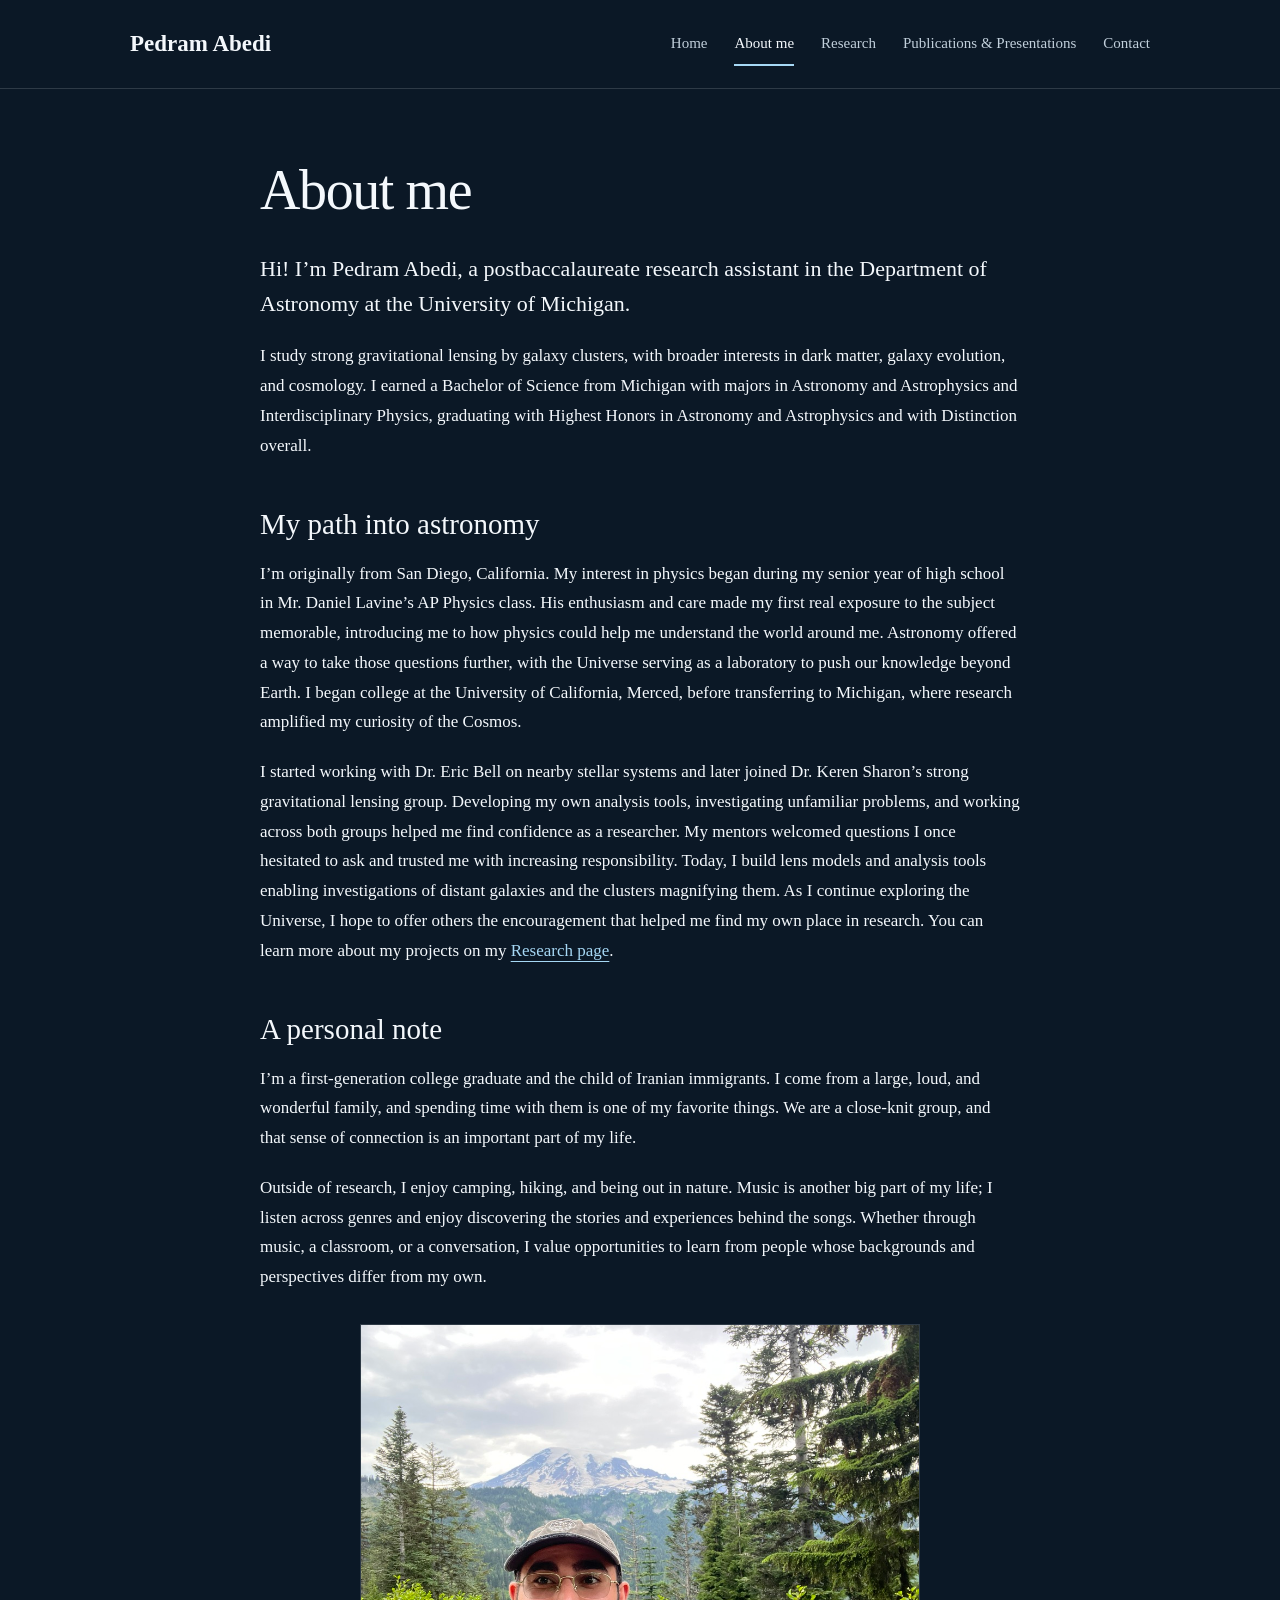
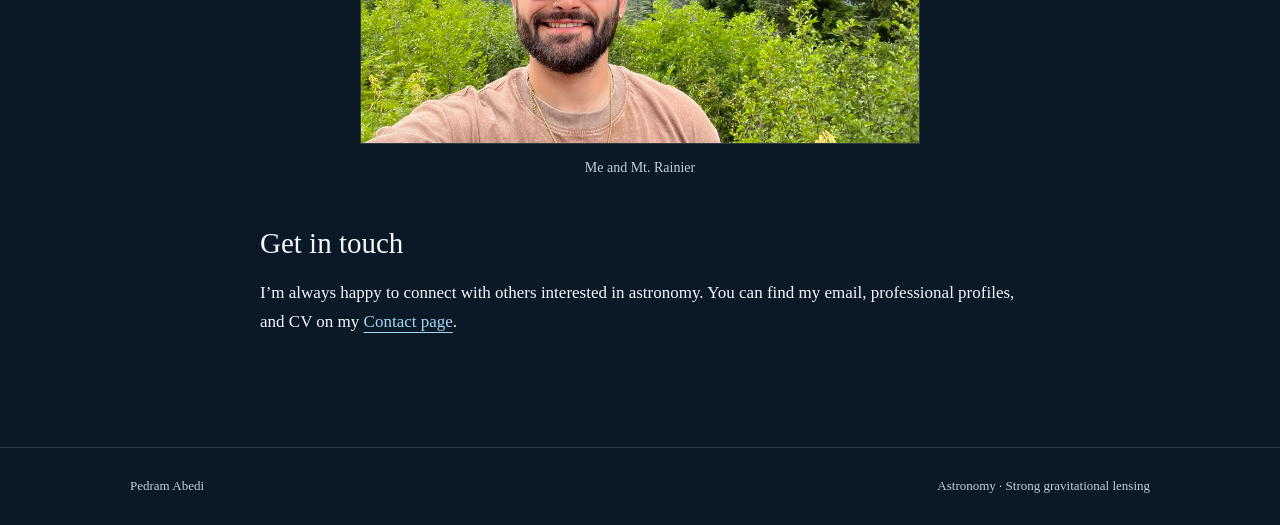
==== commit ed7ddb20: "Fix typo in personal statement about curiosity Corrected a typo in the text regarding curiosity abou" ====
--- a/about.html
+++ b/about.html
@@ -32,7 +32,7 @@
 
     <h2>My path into astronomy</h2>
 
-    <p>I’m originally from San Diego, California. My interest in physics began during my senior year of high school in Mr. Daniel Lavine’s AP Physics class. His enthusiasm and care made my first real exposure to the subject memorable, introducing me to how physics could help me understand the world around me. Astronomy offered a way to take those questions further, with the Universe serving as a laboratory to push our knowledge beyond Earth. I began college at the University of California, Merced, before transferring to Michigan, where research amplified curiosity of the cosmos.</p>
+    <p>I’m originally from San Diego, California. My interest in physics began during my senior year of high school in Mr. Daniel Lavine’s AP Physics class. His enthusiasm and care made my first real exposure to the subject memorable, introducing me to how physics could help me understand the world around me. Astronomy offered a way to take those questions further, with the Universe serving as a laboratory to push our knowledge beyond Earth. I began college at the University of California, Merced, before transferring to Michigan, where research amplified my curiosity of the Cosmos.</p>
 
     <p>I started working with Dr. Eric Bell on nearby stellar systems and later joined Dr. Keren Sharon’s strong gravitational lensing group. Developing my own analysis tools, investigating unfamiliar problems, and working across both groups helped me find confidence as a researcher. My mentors welcomed questions I once hesitated to ask and trusted me with increasing responsibility. Today, I build lens models and analysis tools enabling investigations of distant galaxies and the clusters magnifying them. As I continue exploring the Universe, I hope to offer others the encouragement that helped me find my own place in research. You can learn more about my projects on my <a href="research.html">Research page</a>.</p>
 
--- a/style.css
+++ b/style.css
@@ -103,3 +103,36 @@
 .personal-photo figcaption {
   text-align: center;
 }
+
+.measurement {
+  white-space: nowrap;
+}
+
+.asymmetric-error {
+  display: inline-flex;
+  flex-direction: column;
+  vertical-align: middle;
+  margin-left: 0.15em;
+  font-size: 0.65em;
+  line-height: 1.1;
+  text-align: left;
+}
+
+.publication .publication-title {
+  font-size: 1.25rem;
+  line-height: 1.4;
+  margin: 0.4rem 0 0.75rem;
+}
+
+.publication details {
+  margin-top: 0.8rem;
+}
+
+.publication summary {
+  cursor: pointer;
+  font-weight: 600;
+}
+
+.publication details[open] summary {
+  margin-bottom: 0.8rem;
+}
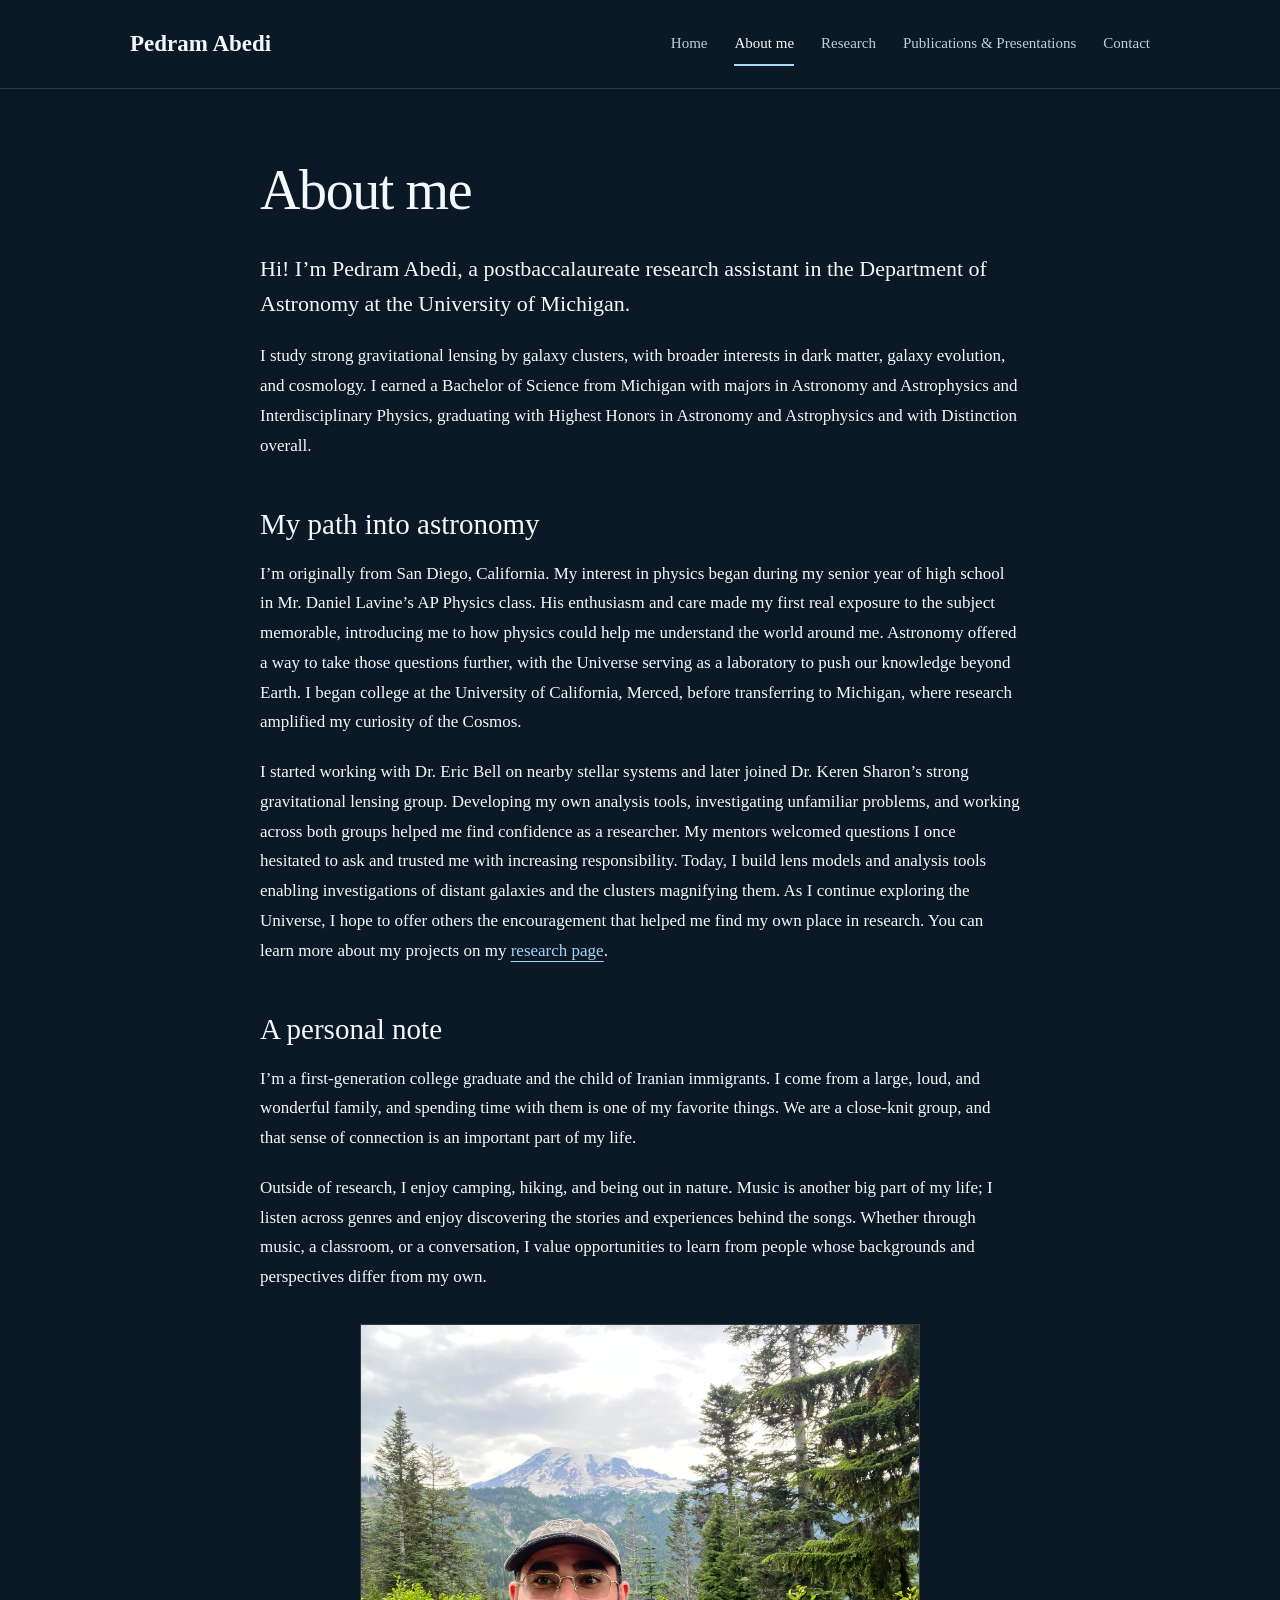
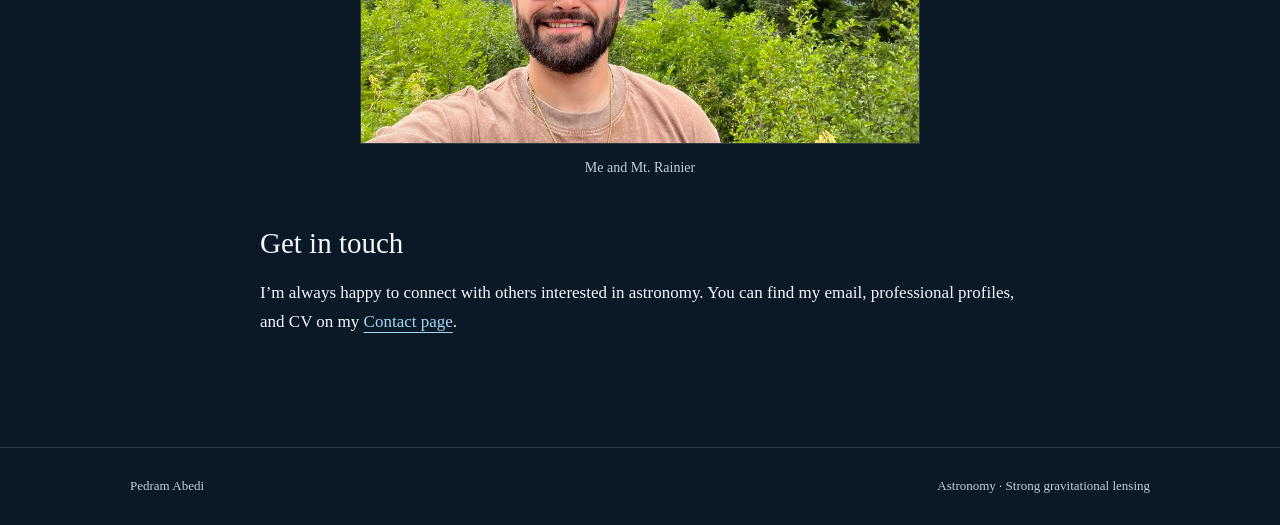
==== commit 8c7ebc5c: "Fix link text case in about.html Updated the link text to lowercase for consistency." ====
--- a/about.html
+++ b/about.html
@@ -34,7 +34,7 @@
 
     <p>I’m originally from San Diego, California. My interest in physics began during my senior year of high school in Mr. Daniel Lavine’s AP Physics class. His enthusiasm and care made my first real exposure to the subject memorable, introducing me to how physics could help me understand the world around me. Astronomy offered a way to take those questions further, with the Universe serving as a laboratory to push our knowledge beyond Earth. I began college at the University of California, Merced, before transferring to Michigan, where research amplified my curiosity of the Cosmos.</p>
 
-    <p>I started working with Dr. Eric Bell on nearby stellar systems and later joined Dr. Keren Sharon’s strong gravitational lensing group. Developing my own analysis tools, investigating unfamiliar problems, and working across both groups helped me find confidence as a researcher. My mentors welcomed questions I once hesitated to ask and trusted me with increasing responsibility. Today, I build lens models and analysis tools enabling investigations of distant galaxies and the clusters magnifying them. As I continue exploring the Universe, I hope to offer others the encouragement that helped me find my own place in research. You can learn more about my projects on my <a href="research.html">Research page</a>.</p>
+    <p>I started working with Dr. Eric Bell on nearby stellar systems and later joined Dr. Keren Sharon’s strong gravitational lensing group. Developing my own analysis tools, investigating unfamiliar problems, and working across both groups helped me find confidence as a researcher. My mentors welcomed questions I once hesitated to ask and trusted me with increasing responsibility. Today, I build lens models and analysis tools enabling investigations of distant galaxies and the clusters magnifying them. As I continue exploring the Universe, I hope to offer others the encouragement that helped me find my own place in research. You can learn more about my projects on my <a href="research.html">research page</a>.</p>
 
     <h2>A personal note</h2>
 
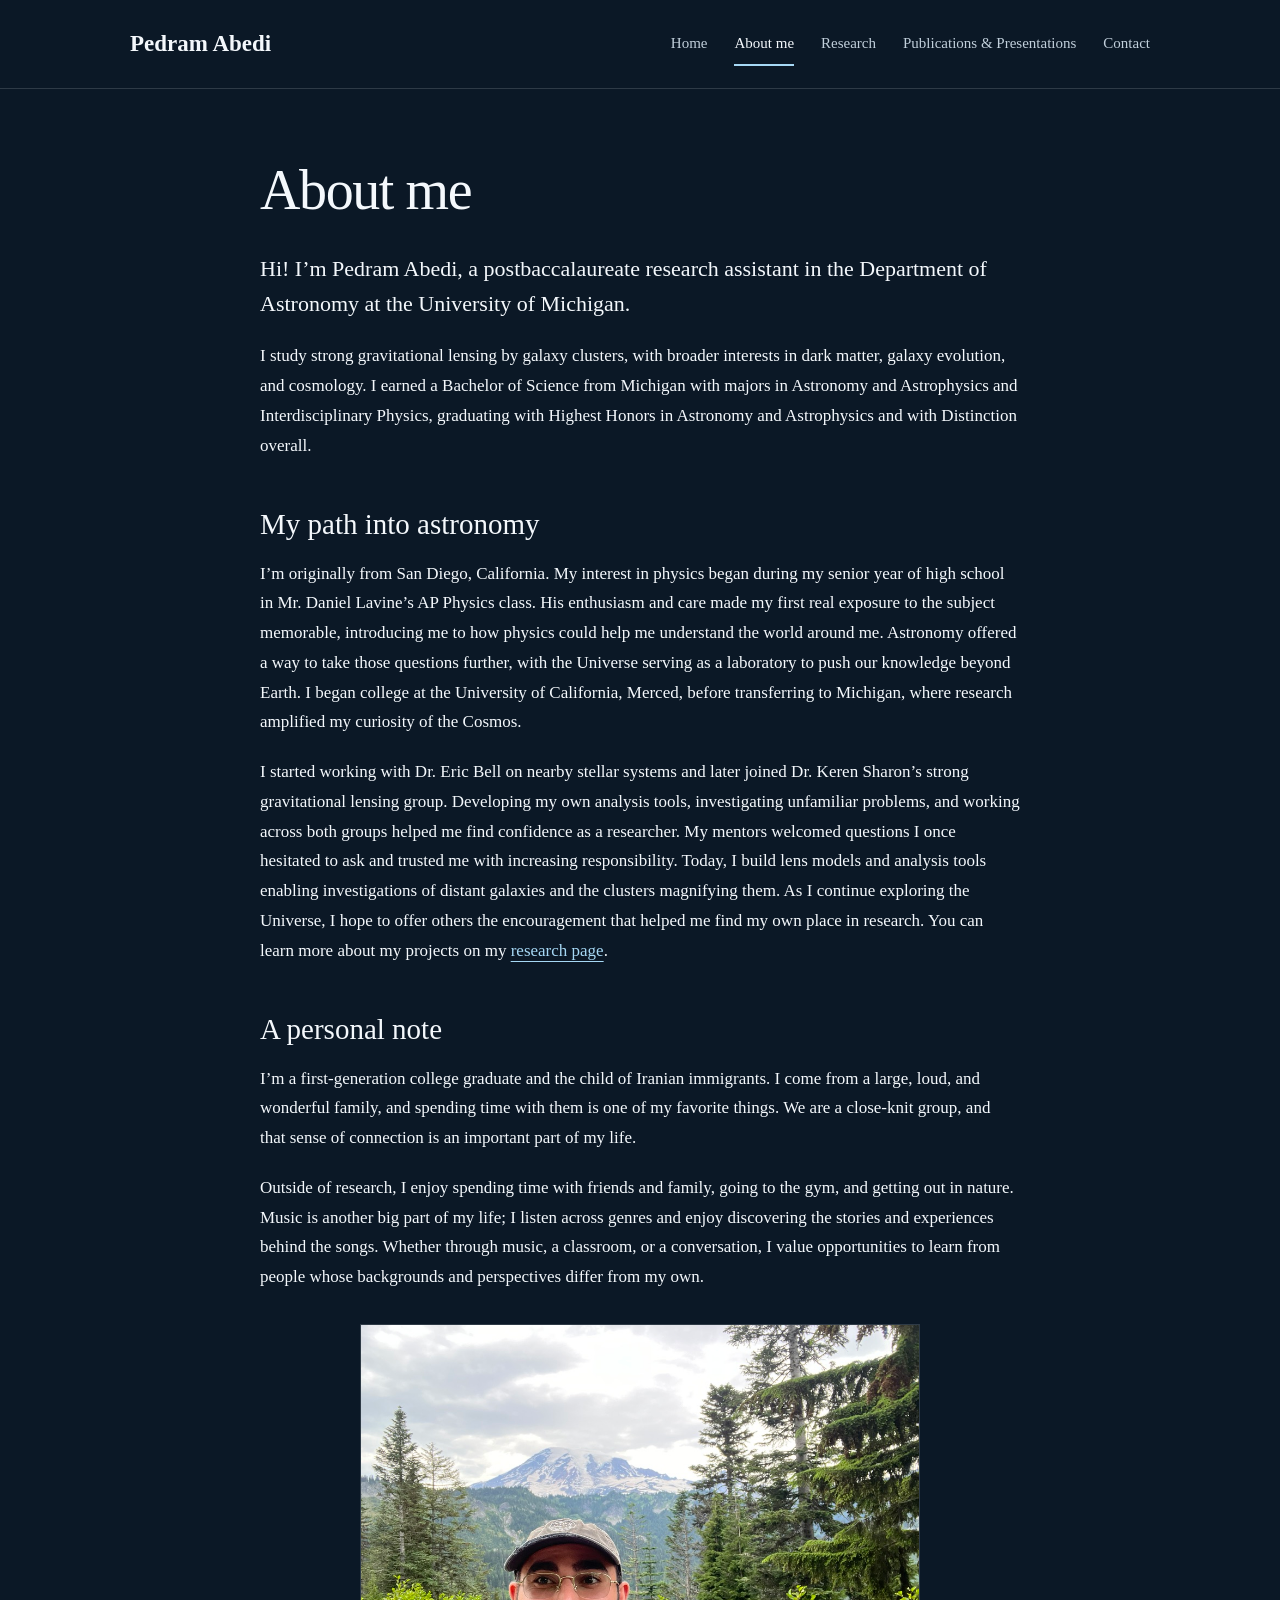
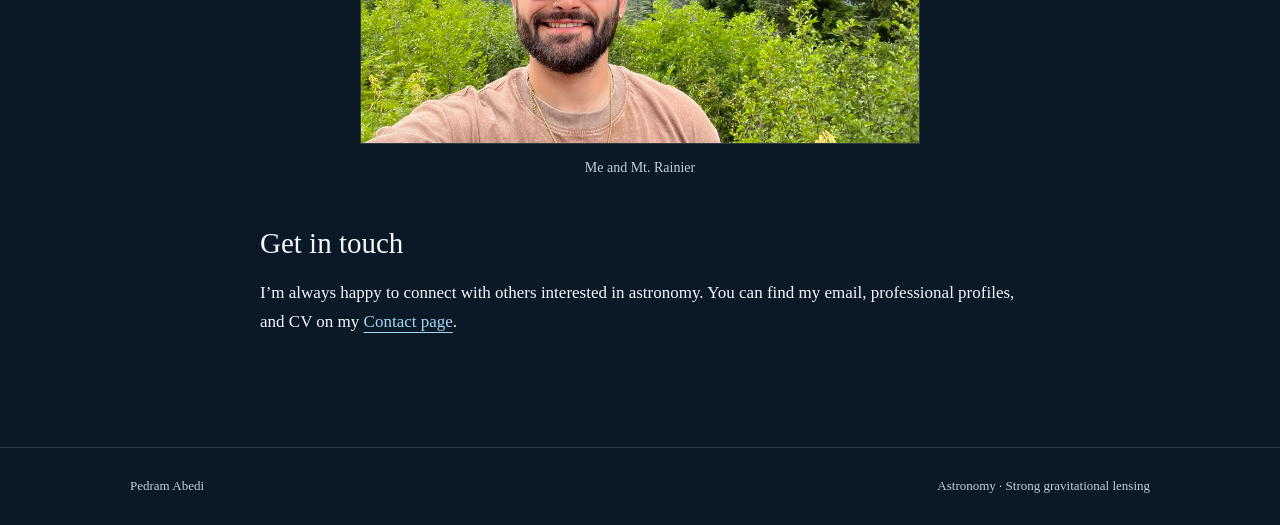
==== commit 89066fd1: "Update about.html" ====
--- a/about.html
+++ b/about.html
@@ -40,7 +40,7 @@
 
     <p>I’m a first-generation college graduate and the child of Iranian immigrants. I come from a large, loud, and wonderful family, and spending time with them is one of my favorite things. We are a close-knit group, and that sense of connection is an important part of my life.</p>
 
-    <p>Outside of research, I enjoy camping, hiking, and being out in nature. Music is another big part of my life; I listen across genres and enjoy discovering the stories and experiences behind the songs. Whether through music, a classroom, or a conversation, I value opportunities to learn from people whose backgrounds and perspectives differ from my own.</p>
+    <p>Outside of research, I enjoy spending time with friends and family, going to the gym, and getting out in nature. Music is another big part of my life; I listen across genres and enjoy discovering the stories and experiences behind the songs. Whether through music, a classroom, or a conversation, I value opportunities to learn from people whose backgrounds and perspectives differ from my own.</p>
 
     <figure class="personal-photo">
       <img src="assets/rainier.jpeg" alt="Pedram Abedi at Mount Rainier" loading="lazy">
